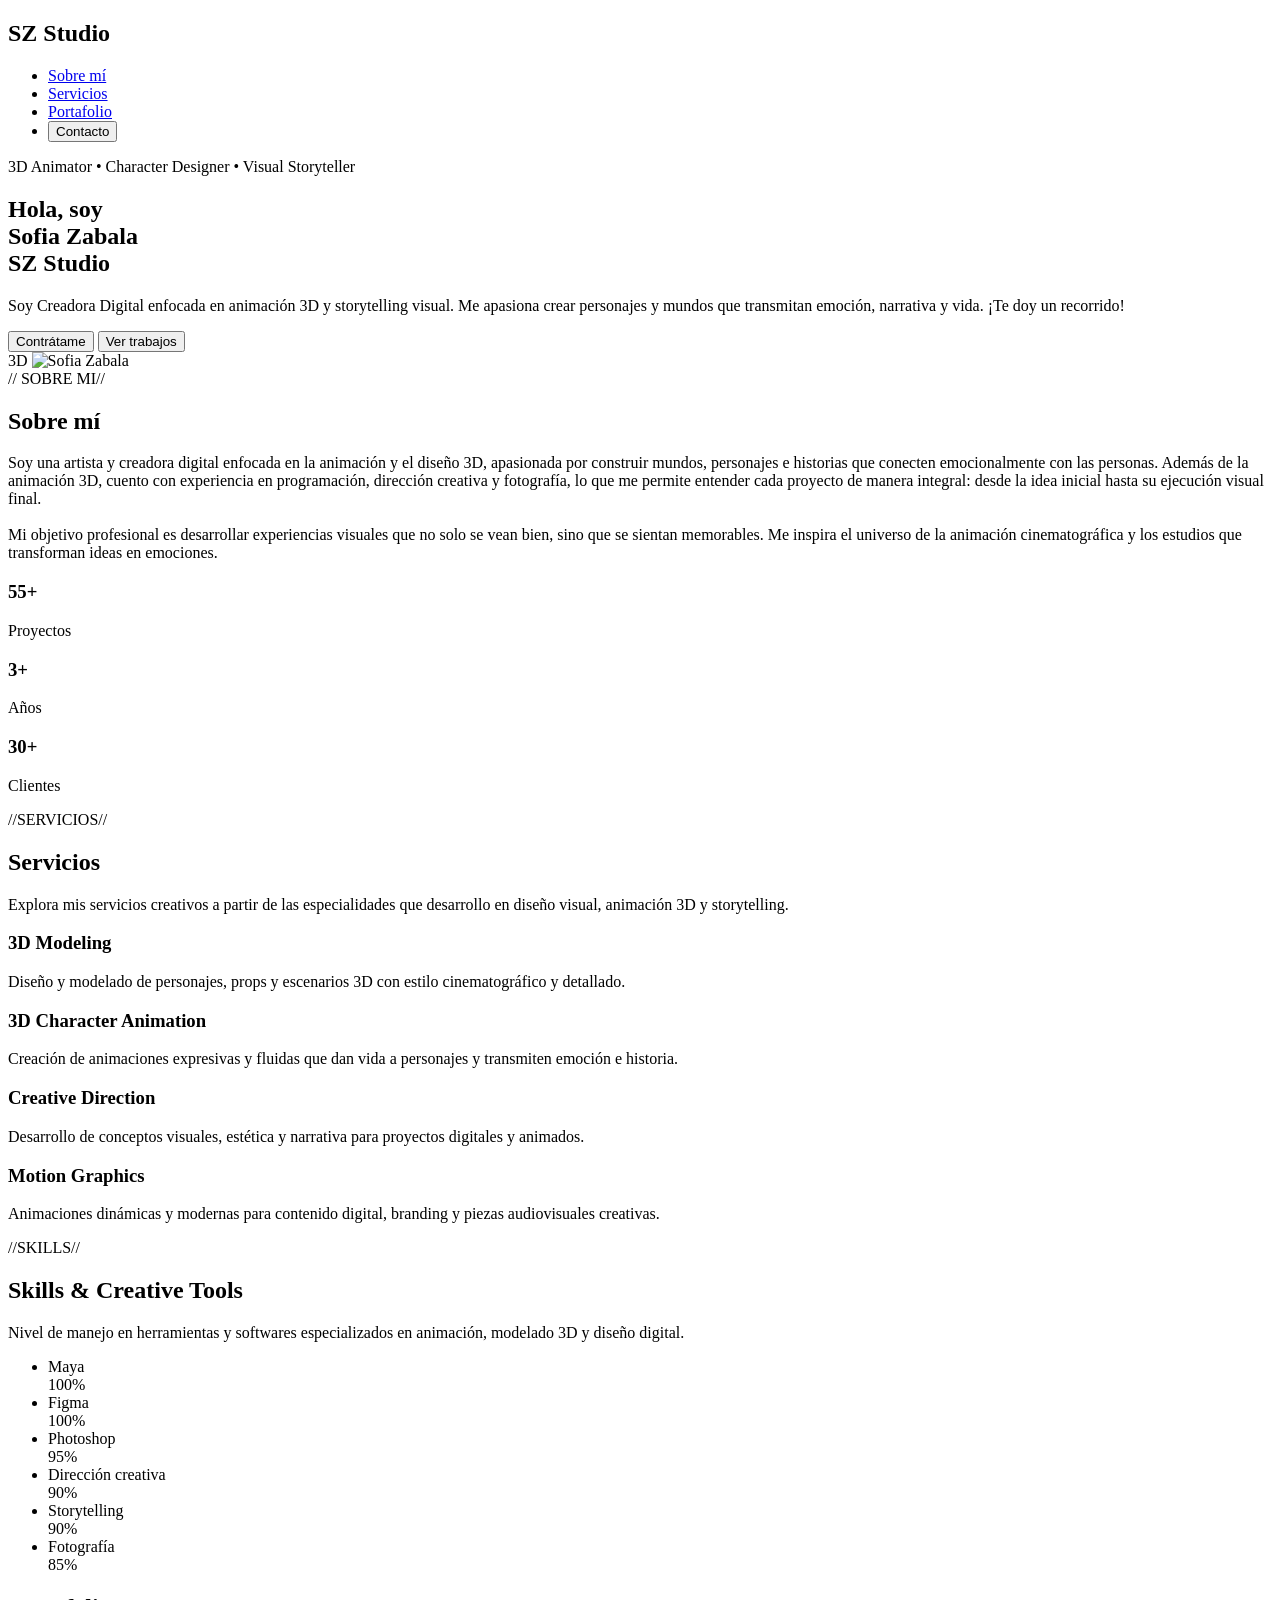
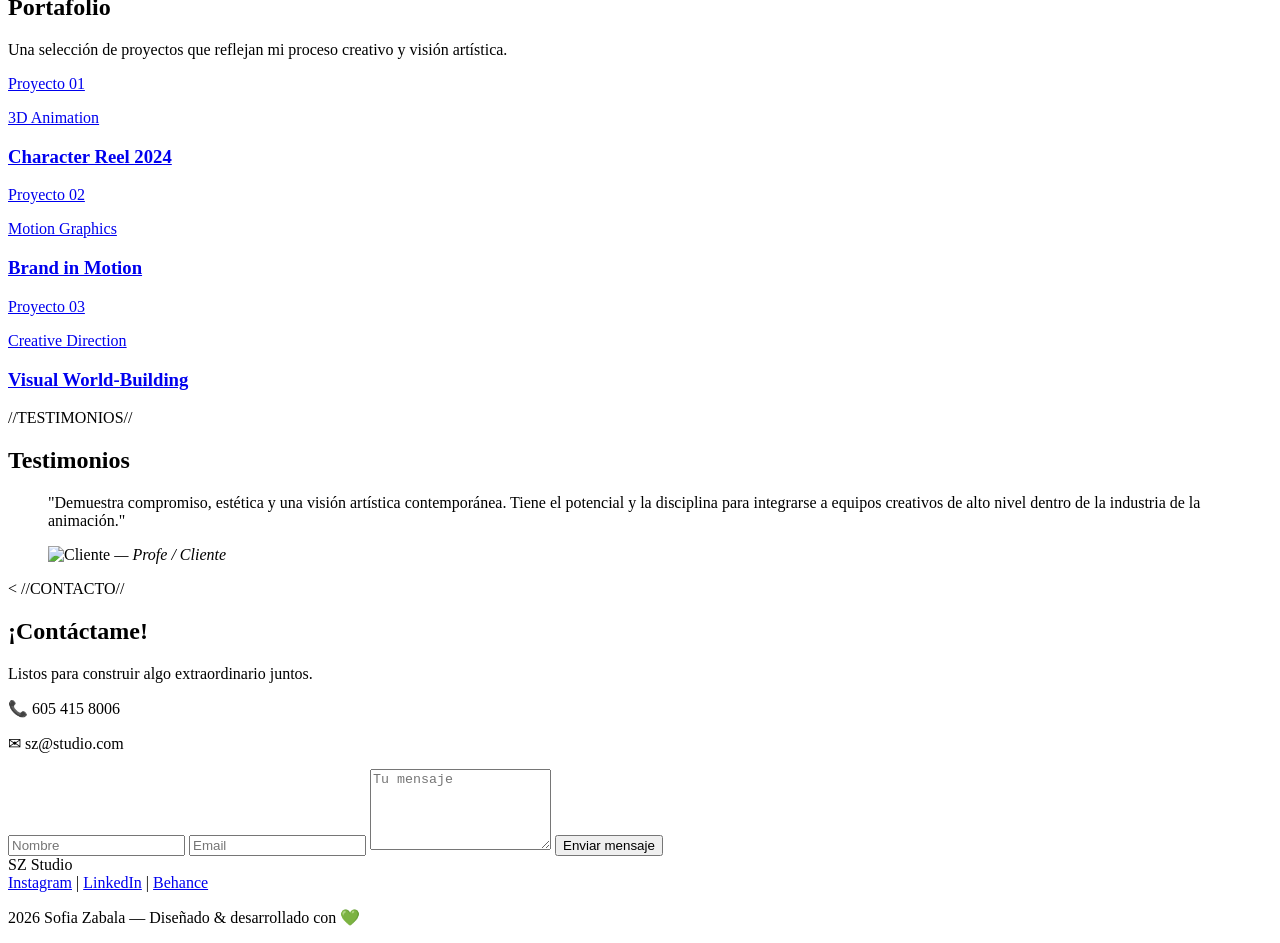
==== index.html @ bb38d5b7 "Fix stylesheet link in index.html" ====
<!DOCTYPE html>
<html lang="es">
<head>
  <meta charset="UTF-8" />
  <meta name="viewport" content="width=device-width, initial-scale=1.0"/>
  <title>SZ Studio - Sofia Zabala</title>
  <link href="https://fonts.googleapis.com/css2?family=Montserrat:wght@400;500;700;900&display=swap" rel="stylesheet"/>
  <link href="css/styles.css"/>
</head>
<body>

 
  <header>
    <h2>SZ Studio</h2>
    <nav>
      <ul>
        <li><a href="#about">Sobre mí</a></li>
        <li><a href="#services">Servicios</a></li>
        <li><a href="#portfolio">Portafolio</a></li>
        <li><button onclick="document.getElementById('contact').scrollIntoView({behavior:'smooth'})">Contacto</button></li>
      </ul>
    </nav>
  </header>

  <main>


    <section class="hero">
      <div class="hero-content">
        <p class="hero-tag">3D Animator • Character Designer • Visual Storyteller</p>
        <h1>Hola, soy<br>Sofia Zabala<br><span>SZ Studio</span></h1>
        <p class="hero-desc">
          Soy Creadora Digital enfocada en animación 3D y storytelling visual.
          Me apasiona crear personajes y mundos que transmitan emoción, narrativa
          y vida. ¡Te doy un recorrido!
        </p>
        <div class="hero-btns">
          <button class="btn-dark" onclick="document.getElementById('contact').scrollIntoView({behavior:'smooth'})">Contrátame</button>
          <button class="btn-outline" onclick="document.getElementById('portfolio').scrollIntoView({behavior:'smooth'})">Ver trabajos</button>
        </div>
      </div>

      <div class="hero-image">
        <span class="ux-bg">3D</span>
        <img src="https://ibb.co/0jMKv1FR" alt="Sofia Zabala" />
      </div>
    </section>

    // SOBRE MI//
    <section id="about">
      <h2>Sobre mí</h2>
      <p>
        Soy una artista y creadora digital enfocada en la animación y el diseño 3D,
        apasionada por construir mundos, personajes e historias que conecten
        emocionalmente con las personas. Además de la animación 3D, cuento con
        experiencia en programación, dirección creativa y fotografía, lo que me
        permite entender cada proyecto de manera integral: desde la idea inicial
        hasta su ejecución visual final.
        <br><br>
        Mi objetivo profesional es desarrollar experiencias visuales que no solo se
        vean bien, sino que se sientan memorables. Me inspira el universo de la
        animación cinematográfica y los estudios que transforman ideas en emociones.
      </p>
      <div>
        <div><h3>55+</h3><p>Proyectos</p></div>
        <div><h3>3+</h3><p>Años</p></div>
        <div><h3>30+</h3><p>Clientes</p></div>
      </div>
    </section>

    //SERVICIOS//
    <section id="services">
      <h2>Servicios</h2>
      <p>
        Explora mis servicios creativos a partir de las especialidades que desarrollo
        en diseño visual, animación 3D y storytelling.
      </p>
      <div>
        <div>
          <h3>3D Modeling</h3>
          <p>Diseño y modelado de personajes, props y escenarios 3D con estilo cinematográfico y detallado.</p>
        </div>
        <div>
          <h3>3D Character Animation</h3>
          <p>Creación de animaciones expresivas y fluidas que dan vida a personajes y transmiten emoción e historia.</p>
        </div>
        <div>
          <h3>Creative Direction</h3>
          <p>Desarrollo de conceptos visuales, estética y narrativa para proyectos digitales y animados.</p>
        </div>
        <div>
          <h3>Motion Graphics</h3>
          <p>Animaciones dinámicas y modernas para contenido digital, branding y piezas audiovisuales creativas.</p>
        </div>
      </div>
    </section>

    //SKILLS//
    <section id="skills">
      <h2>Skills &amp; Creative Tools</h2>
      <p>
        Nivel de manejo en herramientas y softwares especializados en animación,
        modelado 3D y diseño digital.
      </p>
      <ul>
        <li>
          <span>Maya</span>
          <div class="skill-bar"><div style="width:100%"></div></div>
          <span>100%</span>
        </li>
        <li>
          <span>Figma</span>
          <div class="skill-bar"><div style="width:100%"></div></div>
          <span>100%</span>
        </li>
        <li>
          <span>Photoshop</span>
          <div class="skill-bar"><div style="width:95%"></div></div>
          <span>95%</span>
        </li>
        <li>
          <span>Dirección creativa</span>
          <div class="skill-bar"><div style="width:90%"></div></div>
          <span>90%</span>
        </li>
        <li>
          <span>Storytelling</span>
          <div class="skill-bar"><div style="width:90%"></div></div>
          <span>90%</span>
        </li>
        <li>
          <span>Fotografía</span>
          <div class="skill-bar"><div style="width:85%"></div></div>
          <span>85%</span>
        </li>
      </ul>
    </section>

    
    <section id="portfolio">
      <h2>Portafolio</h2>
      <p>Una selección de proyectos que reflejan mi proceso creativo y visión artística.</p>
      <div class="portfolio-grid">
        <a href="portafolio.html" class="portfolio-card">
          <div class="card-thumb">
            <span>Proyecto 01</span>
          </div>
          <p class="card-cat">3D Animation</p>
          <h3>Character Reel 2024</h3>
        </a>
        <a href="portafolio.html" class="portfolio-card">
          <div class="card-thumb">
            <span>Proyecto 02</span>
          </div>
          <p class="card-cat">Motion Graphics</p>
          <h3>Brand in Motion</h3>
        </a>
        <a href="portafolio.html" class="portfolio-card">
          <div class="card-thumb">
            <span>Proyecto 03</span>
          </div>
          <p class="card-cat">Creative Direction</p>
          <h3>Visual World-Building</h3>
        </a>
      </div>
    </section>

    //TESTIMONIOS//
    <section id="testimonios">
      <h2>Testimonios</h2>
      <blockquote>
        <p>
          "Demuestra compromiso, estética y una visión artística contemporánea.
          Tiene el potencial y la disciplina para integrarse a equipos creativos
          de alto nivel dentro de la industria de la animación."
        </p>
        <footer>
          <img src="https://ibb.co/kgzy797n" alt="Cliente" />
          <cite>— Profe / Cliente</cite>
        </footer>
      </blockquote>
    </section>

    <
    //CONTACTO//
    <section id="contact" class="contact">
      <div class="contact-info">
        <h2>¡Contáctame!</h2>
        <p>Listos para construir algo extraordinario juntos.</p>
        <p>📞 605 415 8006</p>
        <p>✉ sz@studio.com</p>
      </div>
      <div class="contact-form">
        <input type="text" placeholder="Nombre" />
        <input type="email" placeholder="Email" />
        <textarea rows="5" placeholder="Tu mensaje"></textarea>
        <button type="button">Enviar mensaje</button>
      </div>
    </section>

  </main>


  <footer>
    <div class="footer-logo">SZ Studio</div>
    <div class="social-icons">
      <a href="https://www.instagram.com/shofis_z?igsh=ZnZqMTA4azc2aHVq">Instagram</a> | <a href="https://www.linkedin.com/in/sofia-zabala-digitalcreator/?isSelfProfile=true">LinkedIn</a> | <a href="https://www.behance.net/">Behance</a>
    </div>
    <p> 2026 Sofia Zabala — Diseñado &amp; desarrollado con 💚</p>
  </footer>

</body>
</html>
---- css/styles.css ----
*, *::before, *::after {
  margin: 0;
  padding: 0;
  box-sizing: border-box;
}

body {
  background: #F5F5DC;
  color: #115e58;
  line-height: 1.5;
  font-family: 'Montserrat', sans-serif;
}

header {
  display: flex;
  justify-content: space-between;
  align-items: center;
  padding: 20px 80px;
  background: #F5F5DC;
  position: sticky;
  top: 0;
  z-index: 100;
  border-bottom: 1px solid rgba(17, 94, 88, 0.1);
}

header h2 {
  font-weight: 900;
  color: #115e58;
  font-size: 24px;
}

nav ul {
  display: flex;
  gap: 40px;
  list-style: none;
  align-items: center;
}

nav a {
  text-decoration: none;
  color: #333;
  font-size: 15px;
  font-weight: 500;
  transition: color 0.3s;
}

nav a:hover { color: #115e58; }

nav button {
  background: #111;
  color: #fff;
  border: none;
  padding: 10px 25px;
  font-weight: 700;
  font-family: 'Montserrat', sans-serif;
  cursor: pointer;
  border-radius: 4px;
  transition: transform 0.2s, background 0.2s;
}

nav button:hover {
  transform: scale(1.05);
  background: #115e58;
}

/* BOTONES REUTILIZABLES */
.btn-dark, .btn-outline {
  padding: 13px 28px;
  font-weight: 700;
  font-family: 'Montserrat', sans-serif;
  font-size: 14px;
  cursor: pointer;
  border-radius: 4px;
  text-decoration: none;
  display: inline-block;
}

.btn-dark {
  background: #111;
  color: #fff;
  border: none;
  transition: transform 0.2s, background 0.2s;
}

.btn-dark:hover {
  transform: scale(1.05);
  background: #115e58;
}

.btn-outline {
  background: #fff;
  color: #111;
  border: 2px solid #111;
  transition: background 0.2s, color 0.2s;
}

.btn-outline:hover {
  background: #111;
  color: #fff;
}

/* HERO */
.hero {
  display: flex;
  align-items: center;
  padding: 80px 80px 80px 60px;
  background: #d7fcf0;
  gap: 40px;
  overflow: hidden;
  min-height: 85vh;
}

.hero-content {
  flex: 1;
  z-index: 2;
  max-width: 520px;
}

.hero-tag {
  font-size: 13px;
  font-weight: 600;
  color: #115e58;
  opacity: 0.75;
  margin-bottom: 14px;
}

.hero h1 {
  font-size: 3.5rem;
  font-weight: 900;
  line-height: 1.1;
  color: #111;
  margin: 10px 0 20px;
}

.hero h1 span { color: #1582e8; }

.hero-desc {
  font-size: 15px;
  color: #444;
  max-width: 440px;
  margin-bottom: 30px;
  line-height: 1.7;
}

.hero-btns {
  display: flex;
  gap: 14px;
  flex-wrap: wrap;
}

.hero-image {
  flex: 1;
  position: relative;
  display: flex;
  justify-content: flex-end;
  align-items: center;
}

.hero-image img {
  width: 350px;
  height: 460px;
  object-fit: cover;
  object-position: top center;
  border-radius: 20px;
  z-index: 2;
  box-shadow: 0 20px 60px rgba(17, 94, 88, 0.2);
}

.ux-bg {
  position: absolute;
  font-size: 220px;
  font-weight: 900;
  color: rgba(17, 94, 88, 0.08);
  top: 50%;
  right: -20px;
  transform: translateY(-50%);
  z-index: 1;
  pointer-events: none;
  user-select: none;
}

/* ABOUT */
#about {
  background: #1d1d1d;
  color: #fff;
  text-align: center;
  padding: 80px 40px;
}

#about h2 {
  font-size: 2rem;
  font-weight: 900;
  margin-bottom: 20px;
}

#about > p {
  max-width: 720px;
  margin: 0 auto 50px;
  color: #ccc;
  font-size: 15px;
  line-height: 1.8;
}

#about > div {
  display: flex;
  justify-content: center;
  gap: 80px;
  flex-wrap: wrap;
}

#about h3 {
  font-size: 3rem;
  font-weight: 900;
  color: #1582e8;
  line-height: 1;
  margin-bottom: 6px;
}

#about > div > div > p {
  color: #aaa;
  font-size: 14px;
  font-weight: 600;
  text-transform: uppercase;
  letter-spacing: 1px;
}

/* SERVICES */
#services {
  background: #fff;
  text-align: center;
  padding: 80px 40px;
}

#services h2 {
  font-size: 2rem;
  font-weight: 900;
  color: #115e58;
  margin-bottom: 14px;
}

#services > p {
  max-width: 600px;
  margin: 0 auto 50px;
  color: #555;
}

#services > div {
  display: flex;
  justify-content: center;
  gap: 30px;
  flex-wrap: wrap;
}

#services > div > div {
  max-width: 220px;
  background: #F5F5DC;
  padding: 28px 22px;
  border-radius: 12px;
  text-align: left;
  transition: transform 0.3s, box-shadow 0.3s;
}

#services > div > div:hover {
  transform: translateY(-6px);
  box-shadow: 0 12px 30px rgba(17, 94, 88, 0.15);
}

#services h3 {
  font-size: 15px;
  font-weight: 700;
  color: #115e58;
  margin-bottom: 10px;
}

#services p { font-size: 13px; color: #555; line-height: 1.6; }

/* SKILLS */
#skills {
  background: #F5F5DC;
  padding: 80px;
  text-align: center;
}

#skills h2 {
  font-size: 2rem;
  font-weight: 900;
  color: #115e58;
  margin-bottom: 14px;
}

#skills > p { max-width: 600px; margin: 0 auto 50px; color: #555; }

#skills ul {
  max-width: 700px;
  margin: 0 auto;
  list-style: none;
  display: flex;
  flex-direction: column;
  gap: 20px;
}

#skills li { display: flex; align-items: center; gap: 16px; }

#skills li > span:first-child {
  width: 180px;
  text-align: right;
  font-size: 14px;
  font-weight: 600;
  color: #115e58;
  flex-shrink: 0;
}

#skills li > span:last-child {
  width: 40px;
  font-size: 13px;
  font-weight: 700;
  color: #1582e8;
  flex-shrink: 0;
}

.skill-bar {
  flex: 1;
  height: 6px;
  background: rgba(17, 94, 88, 0.15);
  border-radius: 4px;
  overflow: hidden;
}

.skill-bar div {
  height: 100%;
  background: #115e58;
  border-radius: 4px;
  width: 0;
  transition: width 1.4s cubic-bezier(.4, 0, .2, 1);
}

.skill-bar.visible div { width: var(--w); }

/* PORTFOLIO */
#portfolio {
  background: #fff;
  padding: 80px;
  text-align: center;
}

#portfolio h2 {
  font-size: 2rem;
  font-weight: 900;
  color: #115e58;
  margin-bottom: 14px;
}

#portfolio > p { max-width: 500px; margin: 0 auto 50px; color: #555; }

.portfolio-grid {
  display: grid;
  grid-template-columns: repeat(3, 1fr);
  gap: 24px;
  max-width: 1000px;
  margin: 0 auto;
}

.portfolio-card {
  text-decoration: none;
  color: inherit;
  text-align: left;
  display: block;
  transition: transform 0.3s;
}

.portfolio-card:hover { transform: translateY(-6px); }

.card-thumb {
  width: 100%;
  height: 220px;
  background: #d7fcf0;
  border-radius: 12px;
  display: flex;
  align-items: center;
  justify-content: center;
  margin-bottom: 14px;
  font-size: 13px;
  font-weight: 600;
  color: #115e58;
  opacity: 0.7;
  overflow: hidden;
  transition: opacity 0.3s;
}

.portfolio-card:hover .card-thumb { opacity: 1; }

.card-thumb img { width: 100%; height: 100%; object-fit: cover; border-radius: 12px; }

.card-cat {
  font-size: 11px;
  font-weight: 700;
  letter-spacing: 1.5px;
  text-transform: uppercase;
  color: #1582e8;
  margin-bottom: 6px;
}

.portfolio-card h3 { font-size: 16px; font-weight: 700; color: #111; }

/* TESTIMONIOS */
#testimonios {
  background: #d7fcf0;
  text-align: center;
  padding: 100px 40px;
}

#testimonios h2 {
  font-size: 2rem;
  font-weight: 900;
  color: #115e58;
  margin-bottom: 40px;
}

blockquote { max-width: 680px; margin: 0 auto; }

blockquote p {
  font-size: 17px;
  color: #333;
  font-style: italic;
  line-height: 1.8;
  margin-bottom: 24px;
}

blockquote footer {
  display: flex;
  align-items: center;
  justify-content: center;
  gap: 14px;
}

blockquote img {
  width: 50px;
  height: 50px;
  border-radius: 50%;
  object-fit: cover;
  object-position: top center;
}

cite { font-style: normal; font-weight: 700; color: #115e58; }

/* CONTACT */
.contact {
  background: #1d1d1d;
  color: #fff;
  display: flex;
  gap: 60px;
  padding: 80px;
  align-items: flex-start;
}

.contact-info { flex: 1; }

.contact-info h2 { font-size: 2rem; font-weight: 900; margin-bottom: 16px; }

.contact-info p { color: #aaa; font-size: 15px; margin-bottom: 10px; line-height: 1.6; }

.contact-form {
  flex: 1;
  display: flex;
  flex-direction: column;
  gap: 14px;
}

.contact-form input,
.contact-form textarea {
  padding: 14px 16px;
  border: 1px solid #444;
  border-radius: 6px;
  background: #2a2a2a;
  color: #fff;
  font-family: 'Montserrat', sans-serif;
  font-size: 14px;
  transition: border-color 0.3s;
}

.contact-form input::placeholder,
.contact-form textarea::placeholder { color: #777; }

.contact-form input:focus,
.contact-form textarea:focus { outline: none; border-color: #115e58; }

.contact-form textarea { resize: vertical; min-height: 120px; }

.contact-form button {
  background: #115e58;
  color: #fff;
  border: none;
  padding: 14px;
  font-weight: 700;
  font-family: 'Montserrat', sans-serif;
  font-size: 14px;
  border-radius: 6px;
  cursor: pointer;
  transition: background 0.2s, transform 0.2s;
}

.contact-form button:hover { background: #0d4a45; transform: scale(1.02); }

/* FOOTER */
footer {
  padding: 40px 80px;
  border-top: 1px solid #333;
  text-align: center;
  background: #F5F5DC;
}

.footer-logo { font-size: 22px; font-weight: 900; color: #115e58; margin-bottom: 12px; }

.footer-nav { margin: 12px 0; }

.footer-nav a, .social-icons a {
  text-decoration: none;
  color: #115e58;
  font-size: 14px;
  font-weight: 600;
  margin: 0 12px;
  transition: color 0.3s;
}

.footer-nav a:hover, .social-icons a:hover { color: #1582e8; }

.social-icons { margin-bottom: 12px; color: #555; }

footer > p { font-size: 13px; color: #888; }


@media (max-width: 900px) {
  header { padding: 20px 30px; flex-direction: column; gap: 16px; }

  nav ul { gap: 20px; flex-wrap: wrap; justify-content: center; }

  .hero {
    flex-direction: column;
    padding: 60px 30px;
    text-align: center;
    min-height: auto;
  }

  .hero-content { max-width: 100%; display: flex; flex-direction: column; align-items: center; }
  .hero h1 { font-size: 2.4rem; }

  .hero-image { justify-content: center; }
  .hero-image img { width: 260px; height: 340px; }

  .ux-bg { font-size: 140px; right: -10px; }

  #about > div { gap: 40px; }
  #skills, #portfolio, footer { padding: 60px 30px; }
  .portfolio-grid { grid-template-columns: 1fr; max-width: 400px; }
  .contact { flex-direction: column; padding: 60px 30px; }
  #skills ul { max-width: 100%; }
  #skills li > span:first-child { width: 130px; }
}
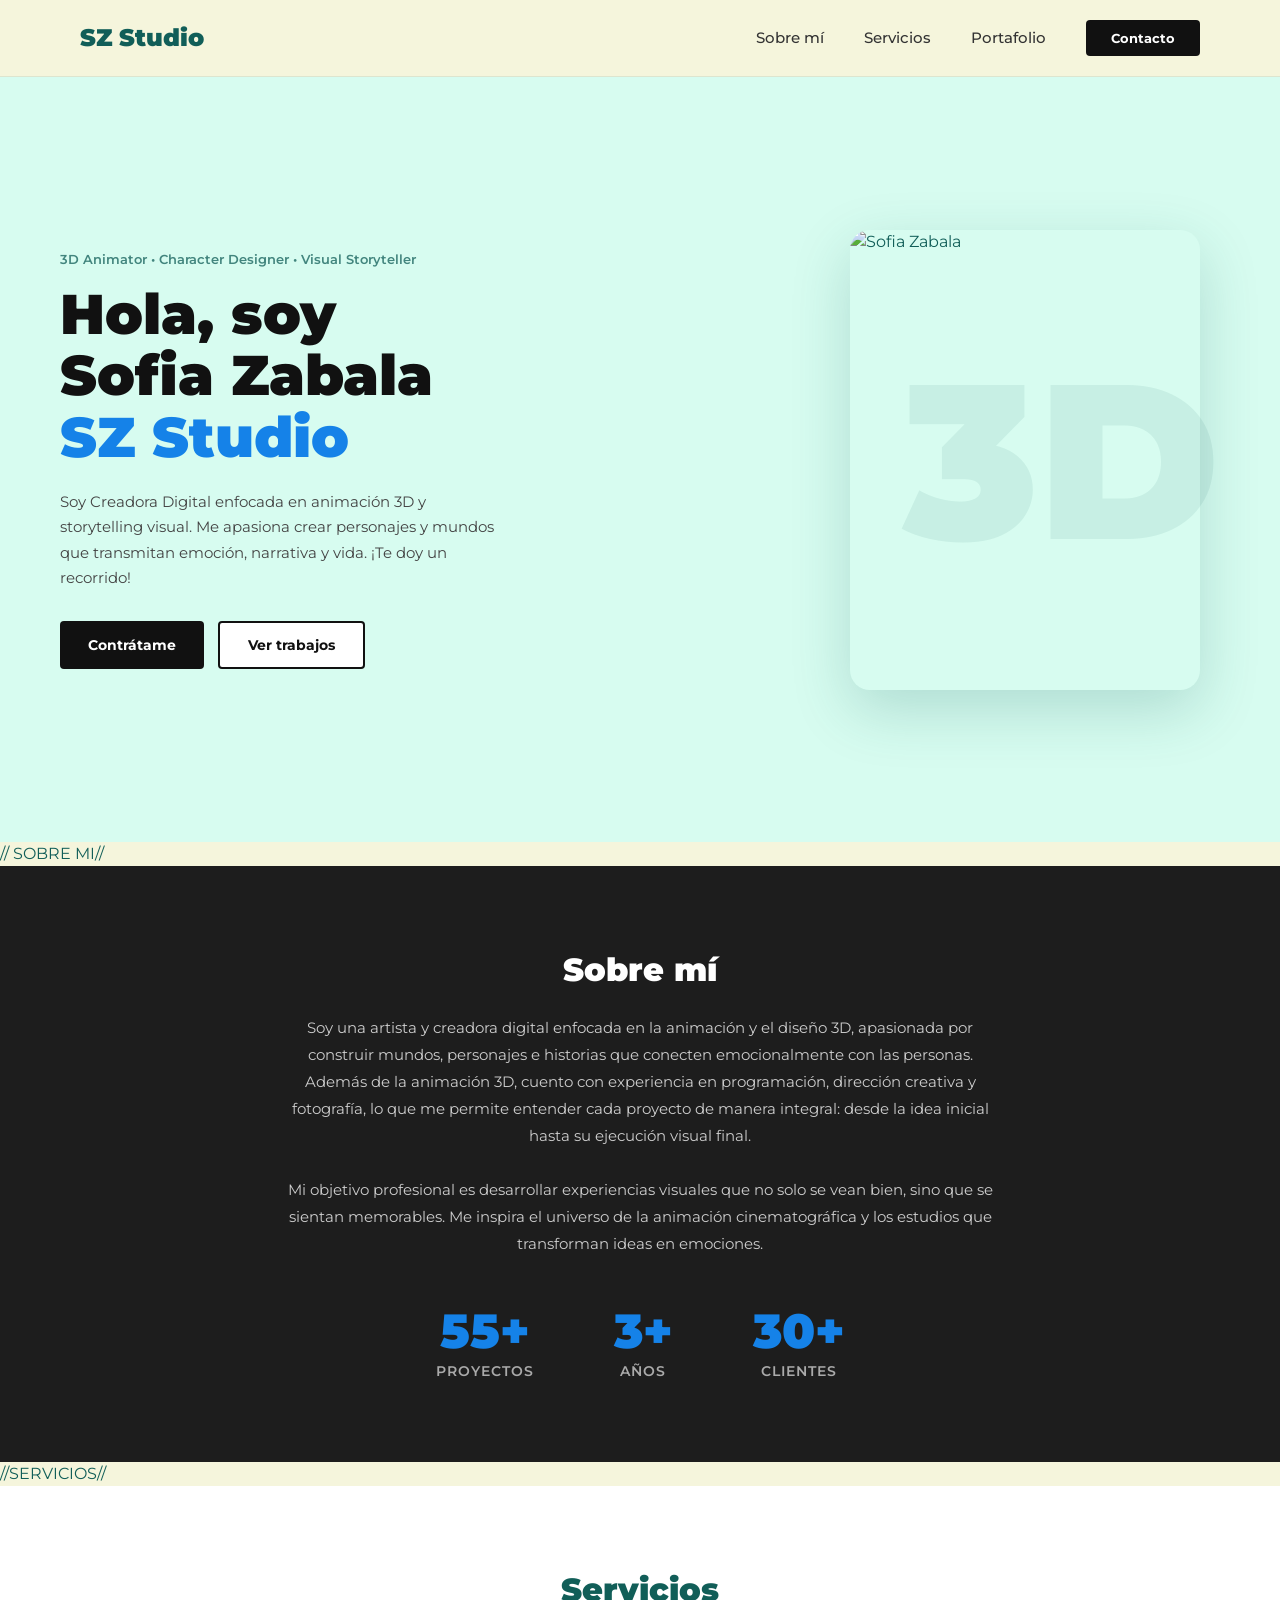
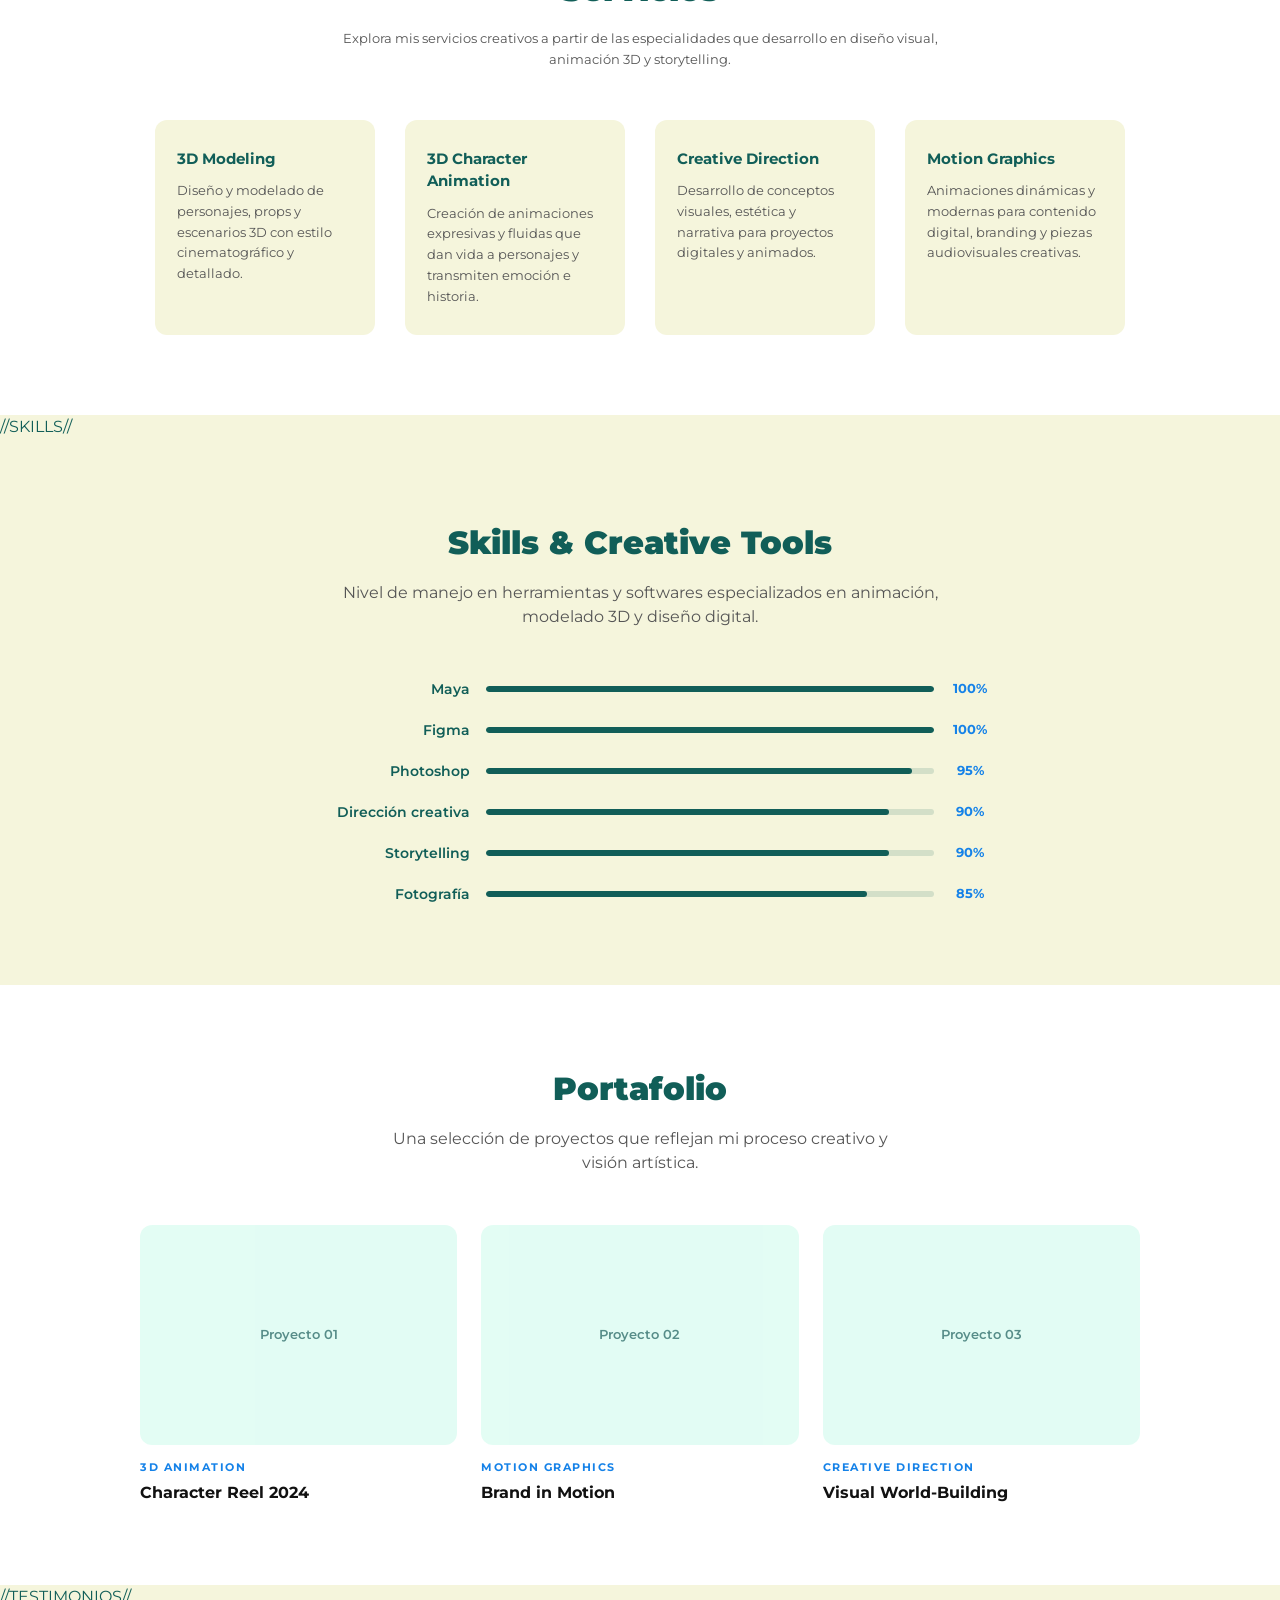
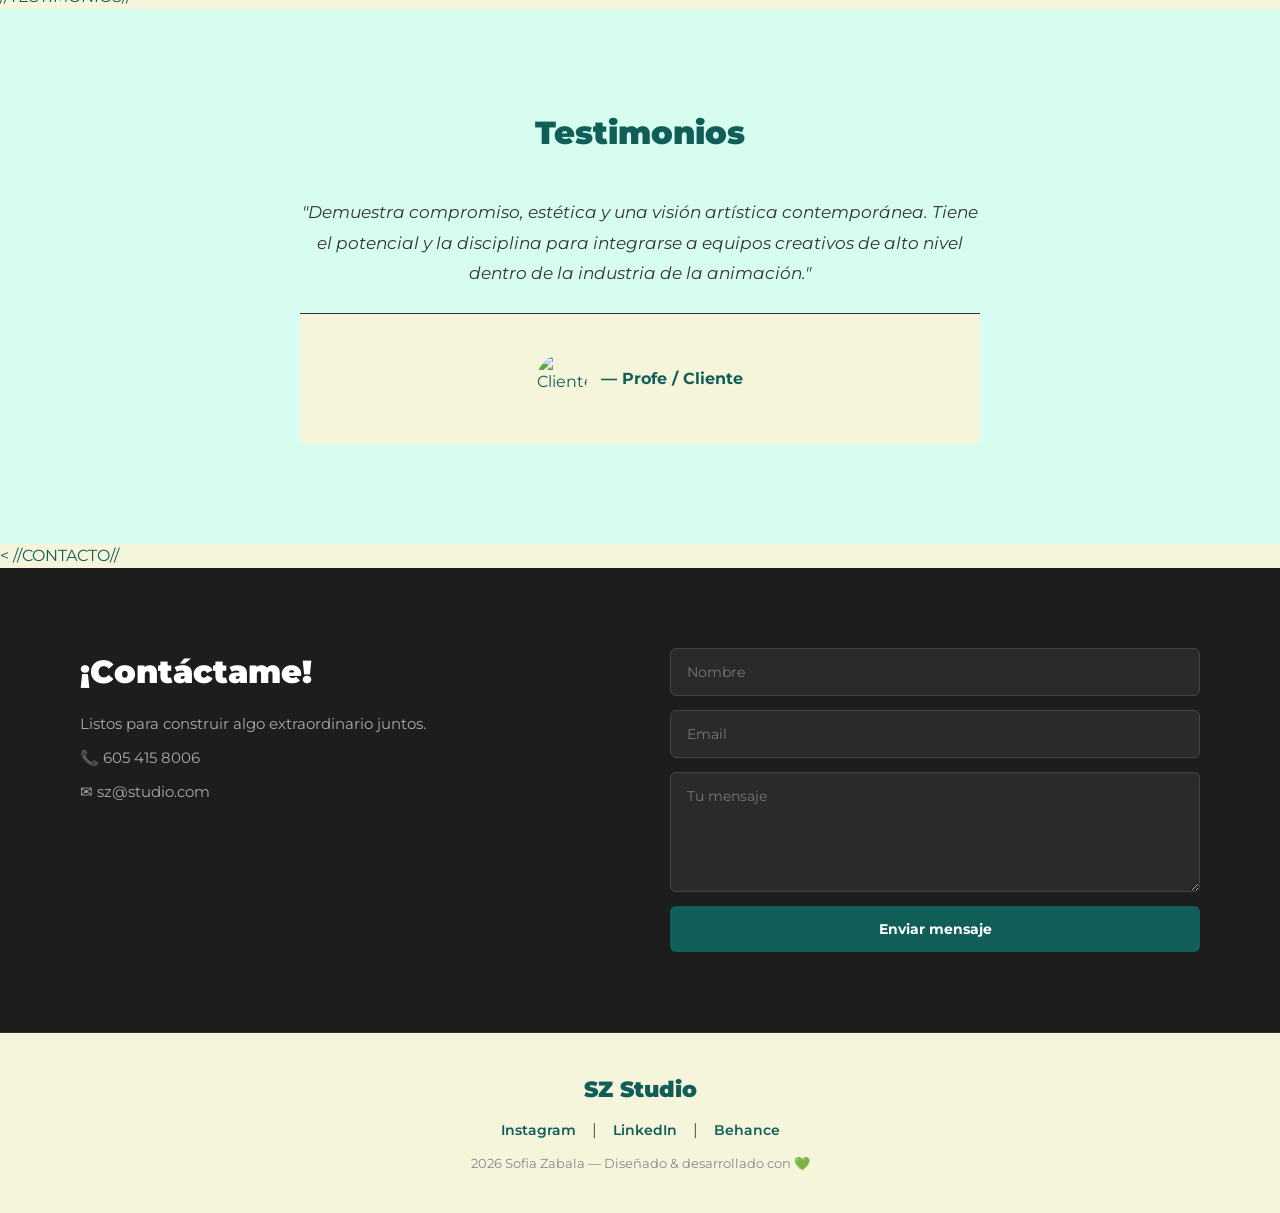
==== commit 0b64a074: "Cambios verificar css" ====
--- a/index.html
+++ b/index.html
@@ -5,7 +5,7 @@
   <meta name="viewport" content="width=device-width, initial-scale=1.0"/>
   <title>SZ Studio - Sofia Zabala</title>
   <link href="https://fonts.googleapis.com/css2?family=Montserrat:wght@400;500;700;900&display=swap" rel="stylesheet"/>
-  <link href="css/styles.css"/>
+  <link rel="stylesheet" href="css/styles.css"/>
 </head>
 <body>
 
@@ -14,9 +14,9 @@
     <h2>SZ Studio</h2>
     <nav>
       <ul>
-        <li><a href="#about">Sobre mí</a></li>
-        <li><a href="#services">Servicios</a></li>
-        <li><a href="#portfolio">Portafolio</a></li>
+        <li><a href="about.html">Sobre mí</a></li>
+        <li><a href="index.html">Servicios</a></li>
+        <li><a href="portafolio.html">Portafolio</a></li>
         <li><button onclick="document.getElementById('contact').scrollIntoView({behavior:'smooth'})">Contacto</button></li>
       </ul>
     </nav>
@@ -210,4 +210,4 @@
   </footer>
 
 </body>
-</html>
+</html>
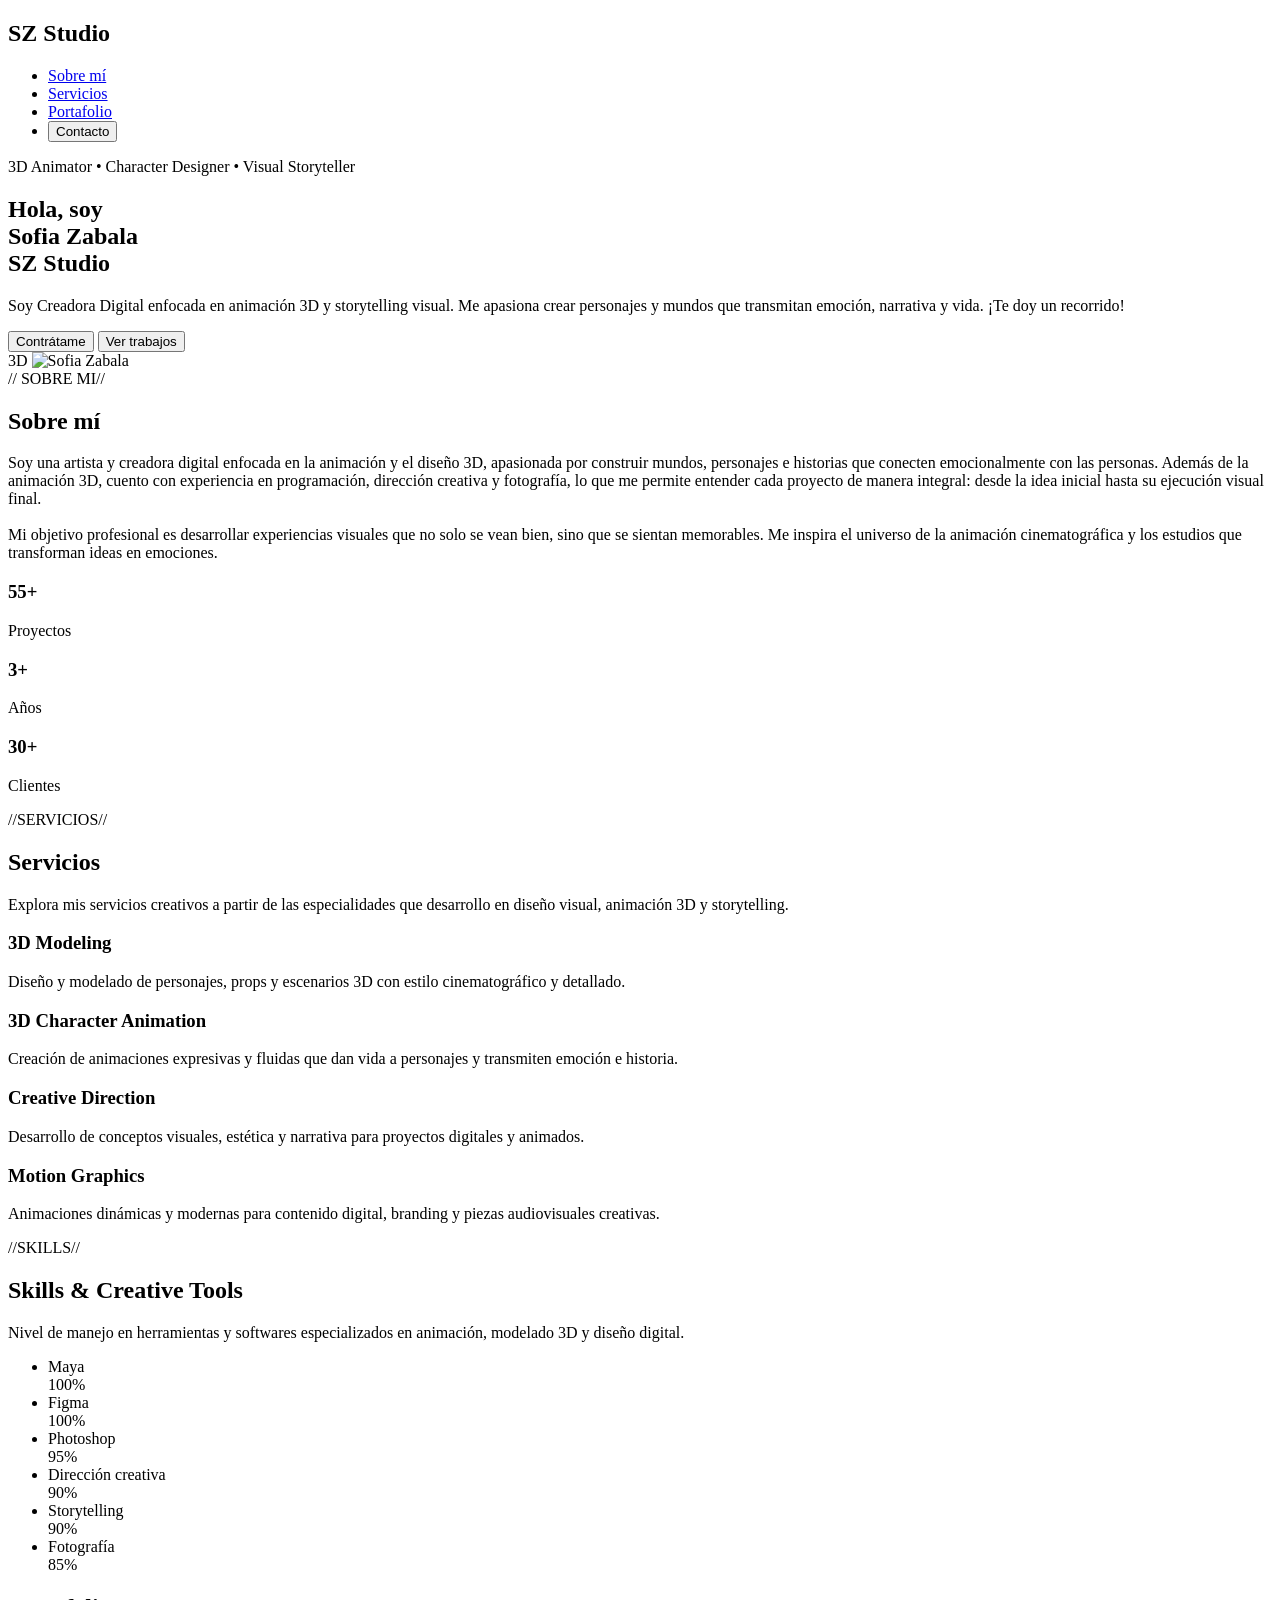
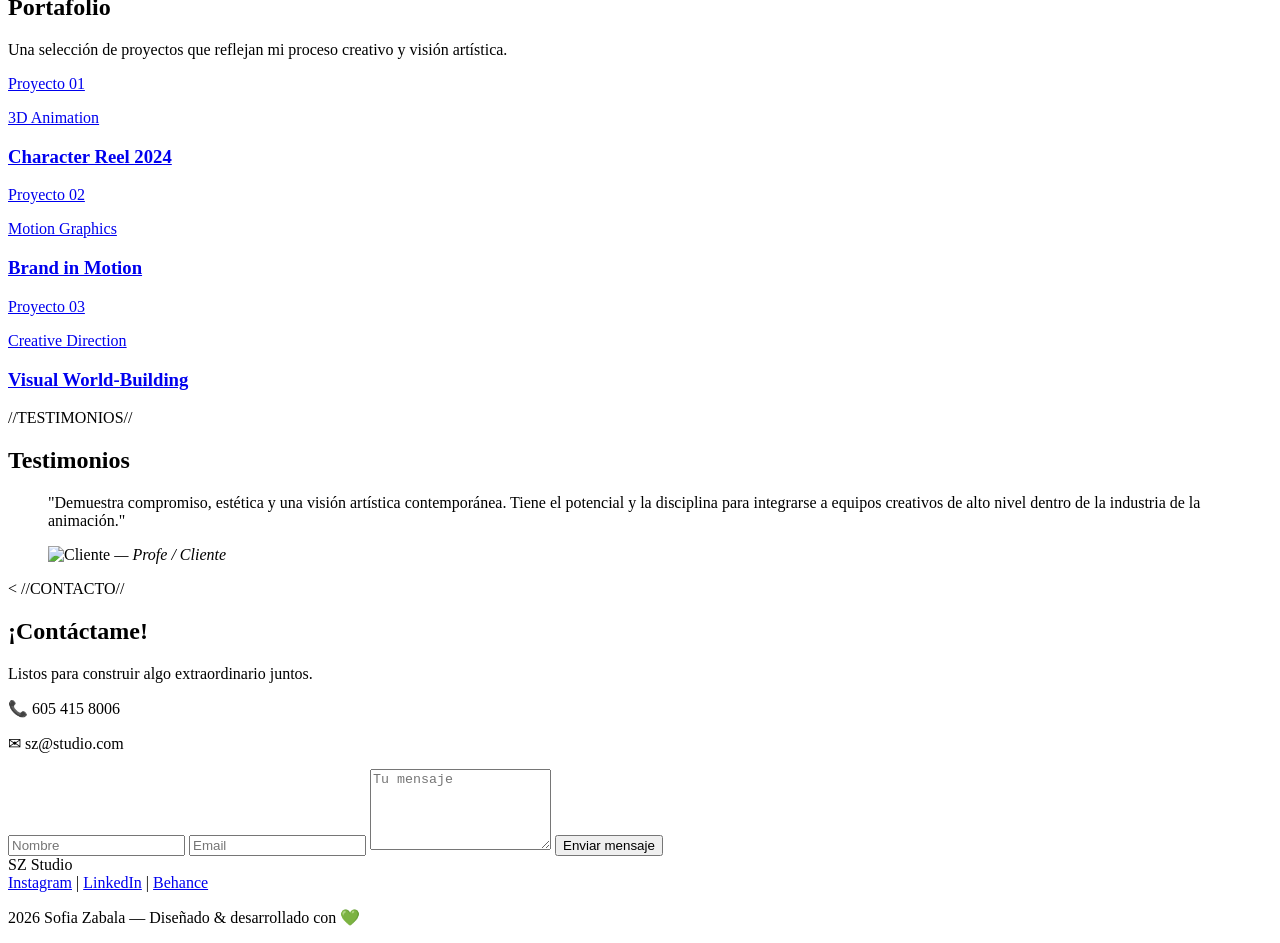
==== commit cbe03833: "Merge remote-tracking branch 'refs/remotes/origin/main'" ====
--- a/index.html
+++ b/index.html
@@ -5,7 +5,7 @@
   <meta name="viewport" content="width=device-width, initial-scale=1.0"/>
   <title>SZ Studio - Sofia Zabala</title>
   <link href="https://fonts.googleapis.com/css2?family=Montserrat:wght@400;500;700;900&display=swap" rel="stylesheet"/>
-  <link rel="stylesheet" href="css/styles.css"/>
+  <link href="css/styles.css"/>
 </head>
 <body>
 
@@ -210,4 +210,4 @@
   </footer>
 
 </body>
-</html>+</html>
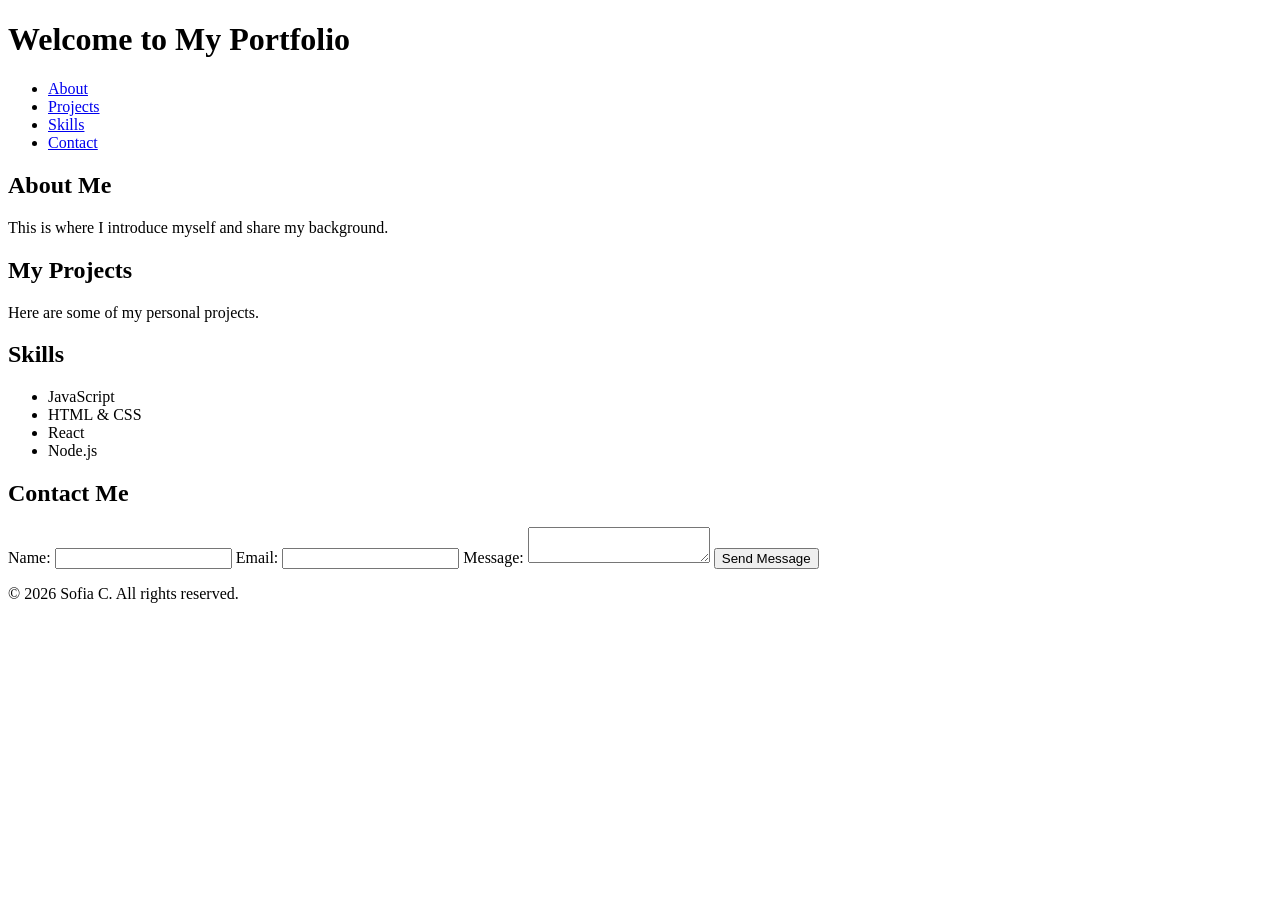
==== commit 9dd05a1a: "Updated index.html to fix HTML issues and improve accessibility." ====
--- a/index.html
+++ b/index.html
@@ -1,213 +1,58 @@
 <!DOCTYPE html>
-<html lang="es">
+<html lang="en">
 <head>
-  <meta charset="UTF-8" />
-  <meta name="viewport" content="width=device-width, initial-scale=1.0"/>
-  <title>SZ Studio - Sofia Zabala</title>
-  <link href="https://fonts.googleapis.com/css2?family=Montserrat:wght@400;500;700;900&display=swap" rel="stylesheet"/>
-  <link href="css/styles.css"/>
+    <meta charset="UTF-8">
+    <meta name="viewport" content="width=device-width, initial-scale=1.0">
+    <meta name="description" content="A personal portfolio showcasing my skills and projects.">
+    <title>Portafolio Sofia C</title>
+    <link rel="stylesheet" href="styles.css">
 </head>
 <body>
-
- 
-  <header>
-    <h2>SZ Studio</h2>
-    <nav>
-      <ul>
-        <li><a href="about.html">Sobre mí</a></li>
-        <li><a href="index.html">Servicios</a></li>
-        <li><a href="portafolio.html">Portafolio</a></li>
-        <li><button onclick="document.getElementById('contact').scrollIntoView({behavior:'smooth'})">Contacto</button></li>
-      </ul>
-    </nav>
-  </header>
-
-  <main>
-
-
-    <section class="hero">
-      <div class="hero-content">
-        <p class="hero-tag">3D Animator • Character Designer • Visual Storyteller</p>
-        <h1>Hola, soy<br>Sofia Zabala<br><span>SZ Studio</span></h1>
-        <p class="hero-desc">
-          Soy Creadora Digital enfocada en animación 3D y storytelling visual.
-          Me apasiona crear personajes y mundos que transmitan emoción, narrativa
-          y vida. ¡Te doy un recorrido!
-        </p>
-        <div class="hero-btns">
-          <button class="btn-dark" onclick="document.getElementById('contact').scrollIntoView({behavior:'smooth'})">Contrátame</button>
-          <button class="btn-outline" onclick="document.getElementById('portfolio').scrollIntoView({behavior:'smooth'})">Ver trabajos</button>
-        </div>
-      </div>
-
-      <div class="hero-image">
-        <span class="ux-bg">3D</span>
-        <img src="https://ibb.co/0jMKv1FR" alt="Sofia Zabala" />
-      </div>
-    </section>
-
-    // SOBRE MI//
-    <section id="about">
-      <h2>Sobre mí</h2>
-      <p>
-        Soy una artista y creadora digital enfocada en la animación y el diseño 3D,
-        apasionada por construir mundos, personajes e historias que conecten
-        emocionalmente con las personas. Además de la animación 3D, cuento con
-        experiencia en programación, dirección creativa y fotografía, lo que me
-        permite entender cada proyecto de manera integral: desde la idea inicial
-        hasta su ejecución visual final.
-        <br><br>
-        Mi objetivo profesional es desarrollar experiencias visuales que no solo se
-        vean bien, sino que se sientan memorables. Me inspira el universo de la
-        animación cinematográfica y los estudios que transforman ideas en emociones.
-      </p>
-      <div>
-        <div><h3>55+</h3><p>Proyectos</p></div>
-        <div><h3>3+</h3><p>Años</p></div>
-        <div><h3>30+</h3><p>Clientes</p></div>
-      </div>
-    </section>
-
-    //SERVICIOS//
-    <section id="services">
-      <h2>Servicios</h2>
-      <p>
-        Explora mis servicios creativos a partir de las especialidades que desarrollo
-        en diseño visual, animación 3D y storytelling.
-      </p>
-      <div>
-        <div>
-          <h3>3D Modeling</h3>
-          <p>Diseño y modelado de personajes, props y escenarios 3D con estilo cinematográfico y detallado.</p>
-        </div>
-        <div>
-          <h3>3D Character Animation</h3>
-          <p>Creación de animaciones expresivas y fluidas que dan vida a personajes y transmiten emoción e historia.</p>
-        </div>
-        <div>
-          <h3>Creative Direction</h3>
-          <p>Desarrollo de conceptos visuales, estética y narrativa para proyectos digitales y animados.</p>
-        </div>
-        <div>
-          <h3>Motion Graphics</h3>
-          <p>Animaciones dinámicas y modernas para contenido digital, branding y piezas audiovisuales creativas.</p>
-        </div>
-      </div>
-    </section>
-
-    //SKILLS//
-    <section id="skills">
-      <h2>Skills &amp; Creative Tools</h2>
-      <p>
-        Nivel de manejo en herramientas y softwares especializados en animación,
-        modelado 3D y diseño digital.
-      </p>
-      <ul>
-        <li>
-          <span>Maya</span>
-          <div class="skill-bar"><div style="width:100%"></div></div>
-          <span>100%</span>
-        </li>
-        <li>
-          <span>Figma</span>
-          <div class="skill-bar"><div style="width:100%"></div></div>
-          <span>100%</span>
-        </li>
-        <li>
-          <span>Photoshop</span>
-          <div class="skill-bar"><div style="width:95%"></div></div>
-          <span>95%</span>
-        </li>
-        <li>
-          <span>Dirección creativa</span>
-          <div class="skill-bar"><div style="width:90%"></div></div>
-          <span>90%</span>
-        </li>
-        <li>
-          <span>Storytelling</span>
-          <div class="skill-bar"><div style="width:90%"></div></div>
-          <span>90%</span>
-        </li>
-        <li>
-          <span>Fotografía</span>
-          <div class="skill-bar"><div style="width:85%"></div></div>
-          <span>85%</span>
-        </li>
-      </ul>
-    </section>
-
-    
-    <section id="portfolio">
-      <h2>Portafolio</h2>
-      <p>Una selección de proyectos que reflejan mi proceso creativo y visión artística.</p>
-      <div class="portfolio-grid">
-        <a href="portafolio.html" class="portfolio-card">
-          <div class="card-thumb">
-            <span>Proyecto 01</span>
-          </div>
-          <p class="card-cat">3D Animation</p>
-          <h3>Character Reel 2024</h3>
-        </a>
-        <a href="portafolio.html" class="portfolio-card">
-          <div class="card-thumb">
-            <span>Proyecto 02</span>
-          </div>
-          <p class="card-cat">Motion Graphics</p>
-          <h3>Brand in Motion</h3>
-        </a>
-        <a href="portafolio.html" class="portfolio-card">
-          <div class="card-thumb">
-            <span>Proyecto 03</span>
-          </div>
-          <p class="card-cat">Creative Direction</p>
-          <h3>Visual World-Building</h3>
-        </a>
-      </div>
-    </section>
-
-    //TESTIMONIOS//
-    <section id="testimonios">
-      <h2>Testimonios</h2>
-      <blockquote>
-        <p>
-          "Demuestra compromiso, estética y una visión artística contemporánea.
-          Tiene el potencial y la disciplina para integrarse a equipos creativos
-          de alto nivel dentro de la industria de la animación."
-        </p>
-        <footer>
-          <img src="https://ibb.co/kgzy797n" alt="Cliente" />
-          <cite>— Profe / Cliente</cite>
-        </footer>
-      </blockquote>
-    </section>
-
-    <
-    //CONTACTO//
-    <section id="contact" class="contact">
-      <div class="contact-info">
-        <h2>¡Contáctame!</h2>
-        <p>Listos para construir algo extraordinario juntos.</p>
-        <p>📞 605 415 8006</p>
-        <p>✉ sz@studio.com</p>
-      </div>
-      <div class="contact-form">
-        <input type="text" placeholder="Nombre" />
-        <input type="email" placeholder="Email" />
-        <textarea rows="5" placeholder="Tu mensaje"></textarea>
-        <button type="button">Enviar mensaje</button>
-      </div>
-    </section>
-
-  </main>
-
-
-  <footer>
-    <div class="footer-logo">SZ Studio</div>
-    <div class="social-icons">
-      <a href="https://www.instagram.com/shofis_z?igsh=ZnZqMTA4azc2aHVq">Instagram</a> | <a href="https://www.linkedin.com/in/sofia-zabala-digitalcreator/?isSelfProfile=true">LinkedIn</a> | <a href="https://www.behance.net/">Behance</a>
-    </div>
-    <p> 2026 Sofia Zabala — Diseñado &amp; desarrollado con 💚</p>
-  </footer>
-
+    <header>
+        <h1>Welcome to My Portfolio</h1>
+        <nav>
+            <ul>
+                <li><a href="#about">About</a></li>
+                <li><a href="#projects">Projects</a></li>
+                <li><a href="#skills">Skills</a></li>
+                <li><a href="#contact">Contact</a></li>
+            </ul>
+        </nav>
+    </header>
+    <main>
+        <section id="about">
+            <h2>About Me</h2>
+            <p>This is where I introduce myself and share my background.</p>
+        </section>
+        <section id="projects">
+            <h2>My Projects</h2>
+            <p>Here are some of my personal projects.</p>
+            <!-- Add project details here -->
+        </section>
+        <section id="skills">
+            <h2>Skills</h2>
+            <ul>
+                <li>JavaScript</li>
+                <li>HTML & CSS</li>
+                <li>React</li>
+                <li>Node.js</li>
+            </ul>
+        </section>
+        <section id="contact">
+            <h2>Contact Me</h2>
+            <form action="" method="POST">
+                <label for="name">Name:</label>
+                <input type="text" id="name" name="name" required>
+                <label for="email">Email:</label>
+                <input type="email" id="email" name="email" required>
+                <label for="message">Message:</label>
+                <textarea id="message" name="message" required></textarea>
+                <button type="submit">Send Message</button>
+            </form>
+        </section>
+    </main>
+    <footer>
+        <p>&copy; 2026 Sofia C. All rights reserved.</p>
+    </footer>
 </body>
-</html>
+</html>
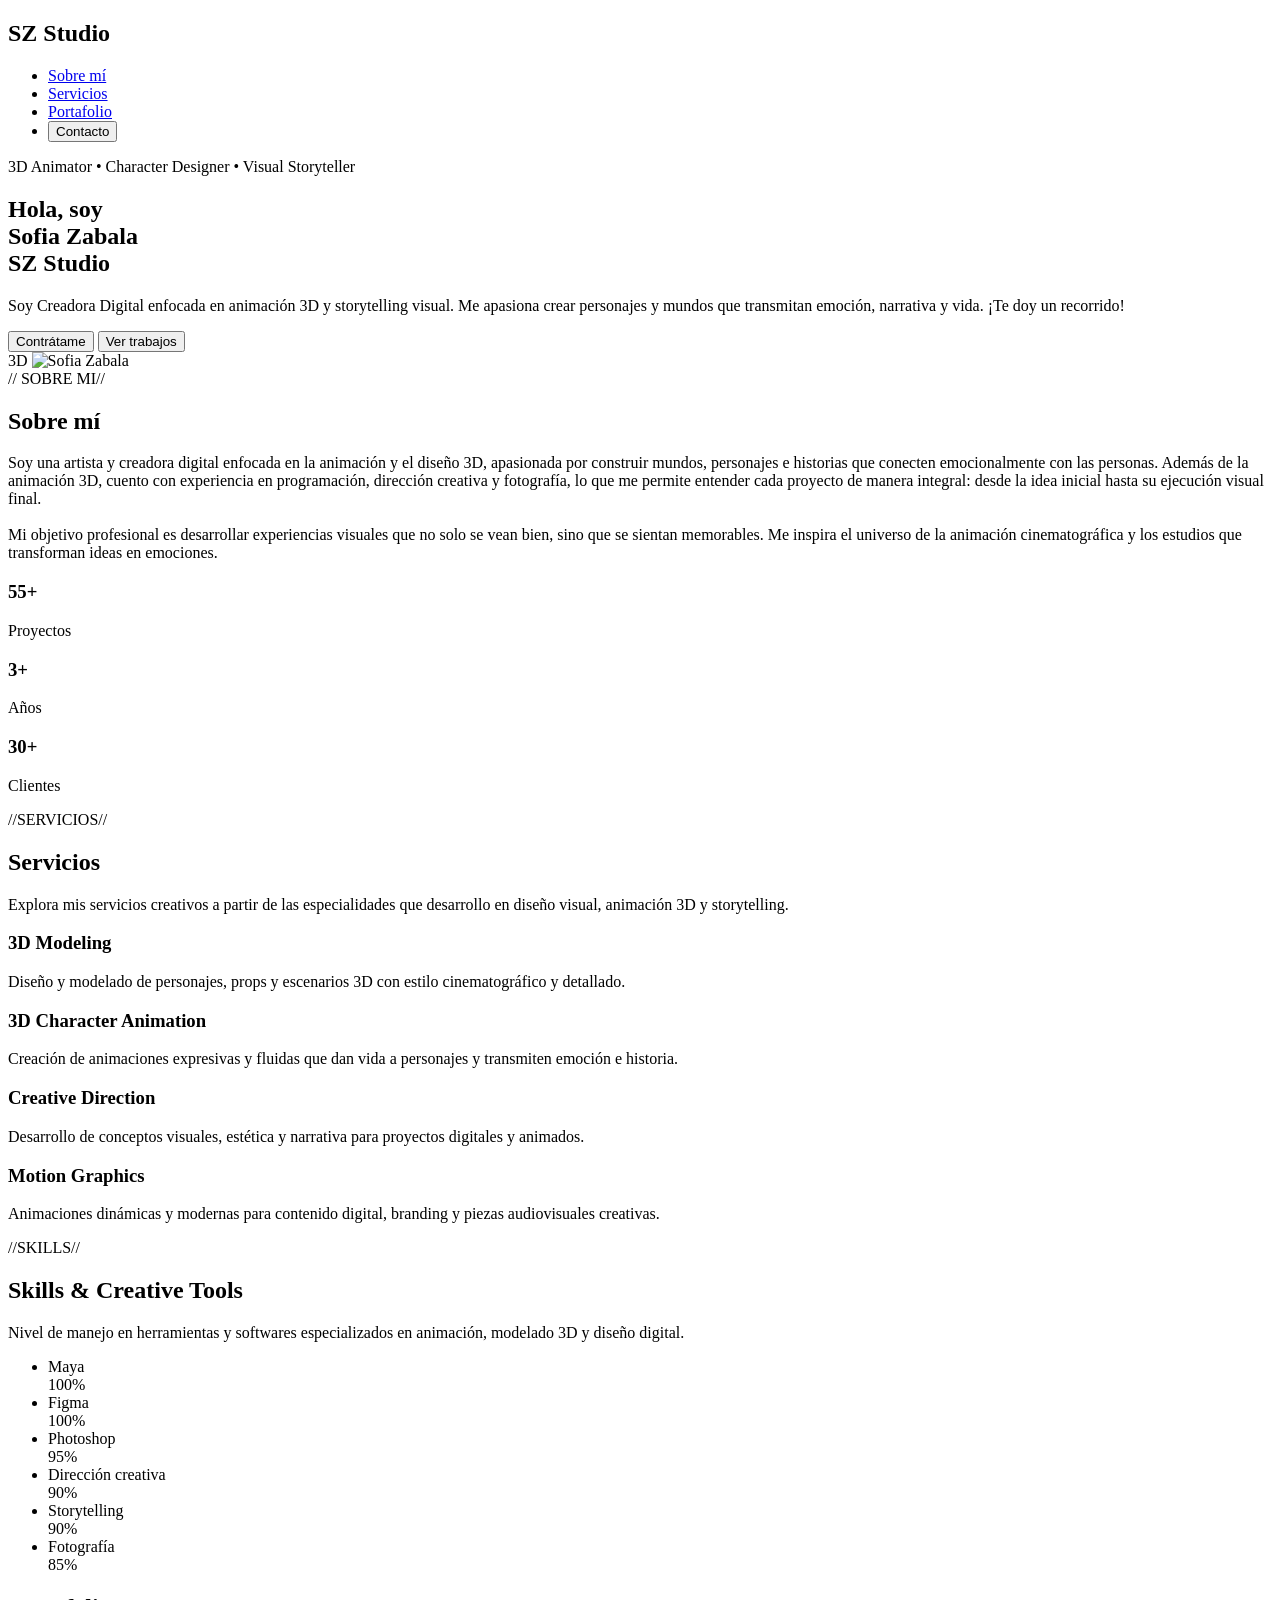
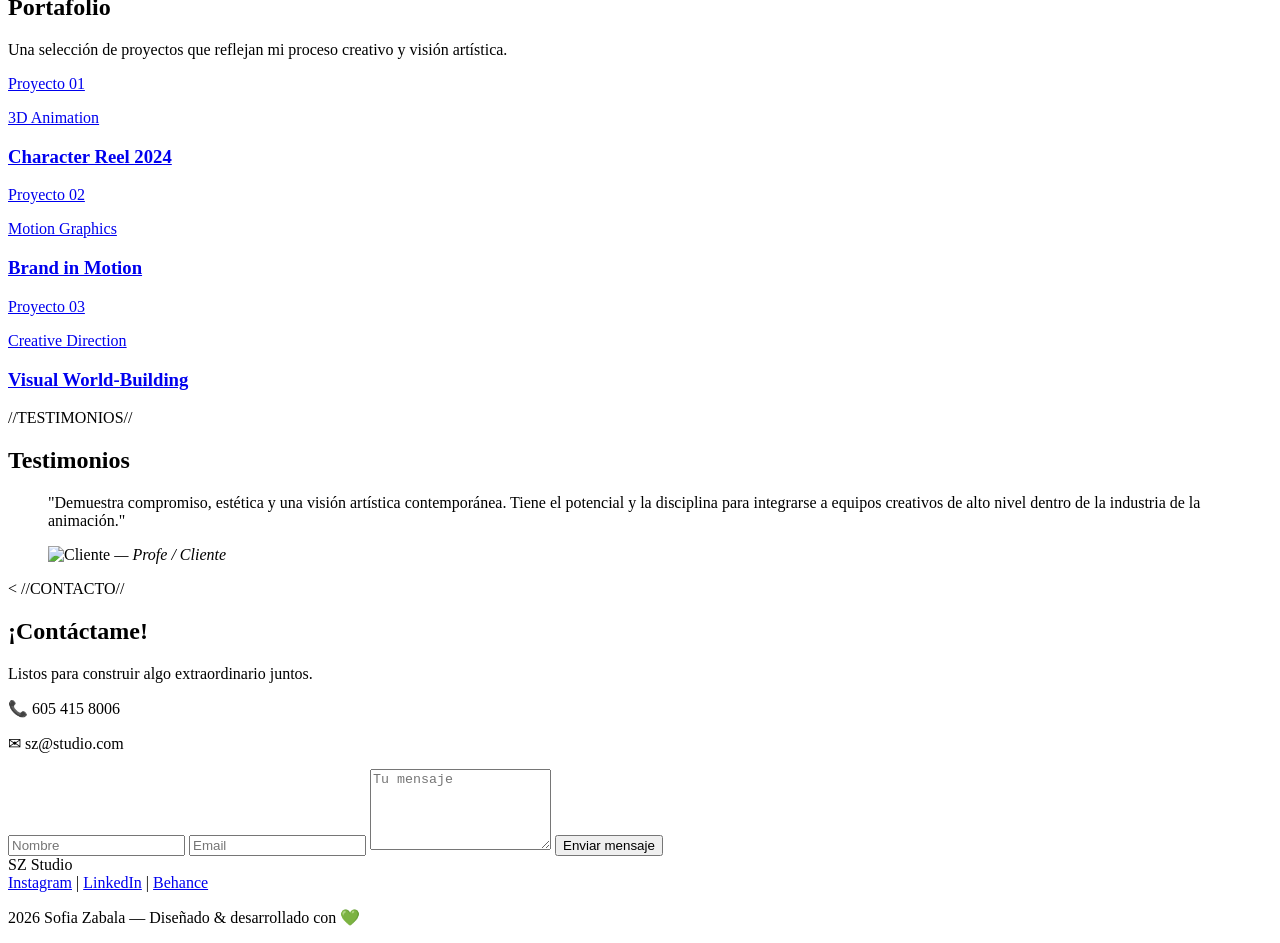
==== commit 562323da: "Modifies index" ====
--- a/index.html
+++ b/index.html
@@ -1,58 +1,213 @@
 <!DOCTYPE html>
-<html lang="en">
+<html lang="es">
 <head>
-    <meta charset="UTF-8">
+<meta charset="UTF-8">
     <meta name="viewport" content="width=device-width, initial-scale=1.0">
     <meta name="description" content="A personal portfolio showcasing my skills and projects.">
-    <title>Portafolio Sofia C</title>
+   <title>SZ Studio - Sofia Zabala</title>
     <link rel="stylesheet" href="styles.css">
 </head>
+
 <body>
-    <header>
-        <h1>Welcome to My Portfolio</h1>
-        <nav>
-            <ul>
-                <li><a href="#about">About</a></li>
-                <li><a href="#projects">Projects</a></li>
-                <li><a href="#skills">Skills</a></li>
-                <li><a href="#contact">Contact</a></li>
-            </ul>
-        </nav>
-    </header>
-    <main>
-        <section id="about">
-            <h2>About Me</h2>
-            <p>This is where I introduce myself and share my background.</p>
-        </section>
-        <section id="projects">
-            <h2>My Projects</h2>
-            <p>Here are some of my personal projects.</p>
-            <!-- Add project details here -->
-        </section>
-        <section id="skills">
-            <h2>Skills</h2>
-            <ul>
-                <li>JavaScript</li>
-                <li>HTML & CSS</li>
-                <li>React</li>
-                <li>Node.js</li>
-            </ul>
-        </section>
-        <section id="contact">
-            <h2>Contact Me</h2>
-            <form action="" method="POST">
-                <label for="name">Name:</label>
-                <input type="text" id="name" name="name" required>
-                <label for="email">Email:</label>
-                <input type="email" id="email" name="email" required>
-                <label for="message">Message:</label>
-                <textarea id="message" name="message" required></textarea>
-                <button type="submit">Send Message</button>
-            </form>
-        </section>
-    </main>
-    <footer>
-        <p>&copy; 2026 Sofia C. All rights reserved.</p>
-    </footer>
+
+  <header>
+    <h2>SZ Studio</h2>
+    <nav>
+      <ul>
+        <li><a href="about.html">Sobre mí</a></li>
+        <li><a href="index.html">Servicios</a></li>
+        <li><a href="portafolio.html">Portafolio</a></li>
+        <li><button onclick="document.getElementById('contact').scrollIntoView({behavior:'smooth'})">Contacto</button></li>
+      </ul>
+    </nav>
+  </header>
+
+  <main>
+
+
+    <section class="hero">
+      <div class="hero-content">
+        <p class="hero-tag">3D Animator • Character Designer • Visual Storyteller</p>
+        <h1>Hola, soy<br>Sofia Zabala<br><span>SZ Studio</span></h1>
+        <p class="hero-desc">
+          Soy Creadora Digital enfocada en animación 3D y storytelling visual.
+          Me apasiona crear personajes y mundos que transmitan emoción, narrativa
+          y vida. ¡Te doy un recorrido!
+        </p>
+        <div class="hero-btns">
+          <button class="btn-dark" onclick="document.getElementById('contact').scrollIntoView({behavior:'smooth'})">Contrátame</button>
+          <button class="btn-outline" onclick="document.getElementById('portfolio').scrollIntoView({behavior:'smooth'})">Ver trabajos</button>
+        </div>
+      </div>
+
+      <div class="hero-image">
+        <span class="ux-bg">3D</span>
+        <img src="https://ibb.co/0jMKv1FR" alt="Sofia Zabala" />
+      </div>
+    </section>
+
+    // SOBRE MI//
+    <section id="about">
+      <h2>Sobre mí</h2>
+      <p>
+        Soy una artista y creadora digital enfocada en la animación y el diseño 3D,
+        apasionada por construir mundos, personajes e historias que conecten
+        emocionalmente con las personas. Además de la animación 3D, cuento con
+        experiencia en programación, dirección creativa y fotografía, lo que me
+        permite entender cada proyecto de manera integral: desde la idea inicial
+        hasta su ejecución visual final.
+        <br><br>
+        Mi objetivo profesional es desarrollar experiencias visuales que no solo se
+        vean bien, sino que se sientan memorables. Me inspira el universo de la
+        animación cinematográfica y los estudios que transforman ideas en emociones.
+      </p>
+      <div>
+        <div><h3>55+</h3><p>Proyectos</p></div>
+        <div><h3>3+</h3><p>Años</p></div>
+        <div><h3>30+</h3><p>Clientes</p></div>
+      </div>
+    </section>
+
+    //SERVICIOS//
+    <section id="services">
+      <h2>Servicios</h2>
+      <p>
+        Explora mis servicios creativos a partir de las especialidades que desarrollo
+        en diseño visual, animación 3D y storytelling.
+      </p>
+      <div>
+        <div>
+          <h3>3D Modeling</h3>
+          <p>Diseño y modelado de personajes, props y escenarios 3D con estilo cinematográfico y detallado.</p>
+        </div>
+        <div>
+          <h3>3D Character Animation</h3>
+          <p>Creación de animaciones expresivas y fluidas que dan vida a personajes y transmiten emoción e historia.</p>
+        </div>
+        <div>
+          <h3>Creative Direction</h3>
+          <p>Desarrollo de conceptos visuales, estética y narrativa para proyectos digitales y animados.</p>
+        </div>
+        <div>
+          <h3>Motion Graphics</h3>
+          <p>Animaciones dinámicas y modernas para contenido digital, branding y piezas audiovisuales creativas.</p>
+        </div>
+      </div>
+    </section>
+
+    //SKILLS//
+    <section id="skills">
+      <h2>Skills &amp; Creative Tools</h2>
+      <p>
+        Nivel de manejo en herramientas y softwares especializados en animación,
+        modelado 3D y diseño digital.
+      </p>
+      <ul>
+        <li>
+          <span>Maya</span>
+          <div class="skill-bar"><div style="width:100%"></div></div>
+          <span>100%</span>
+        </li>
+        <li>
+          <span>Figma</span>
+          <div class="skill-bar"><div style="width:100%"></div></div>
+          <span>100%</span>
+        </li>
+        <li>
+          <span>Photoshop</span>
+          <div class="skill-bar"><div style="width:95%"></div></div>
+          <span>95%</span>
+        </li>
+        <li>
+          <span>Dirección creativa</span>
+          <div class="skill-bar"><div style="width:90%"></div></div>
+          <span>90%</span>
+        </li>
+        <li>
+          <span>Storytelling</span>
+          <div class="skill-bar"><div style="width:90%"></div></div>
+          <span>90%</span>
+        </li>
+        <li>
+          <span>Fotografía</span>
+          <div class="skill-bar"><div style="width:85%"></div></div>
+          <span>85%</span>
+        </li>
+      </ul>
+    </section>
+
+    
+    <section id="portfolio">
+      <h2>Portafolio</h2>
+      <p>Una selección de proyectos que reflejan mi proceso creativo y visión artística.</p>
+      <div class="portfolio-grid">
+        <a href="portafolio.html" class="portfolio-card">
+          <div class="card-thumb">
+            <span>Proyecto 01</span>
+          </div>
+          <p class="card-cat">3D Animation</p>
+          <h3>Character Reel 2024</h3>
+        </a>
+        <a href="portafolio.html" class="portfolio-card">
+          <div class="card-thumb">
+            <span>Proyecto 02</span>
+          </div>
+          <p class="card-cat">Motion Graphics</p>
+          <h3>Brand in Motion</h3>
+        </a>
+        <a href="portafolio.html" class="portfolio-card">
+          <div class="card-thumb">
+            <span>Proyecto 03</span>
+          </div>
+          <p class="card-cat">Creative Direction</p>
+          <h3>Visual World-Building</h3>
+        </a>
+      </div>
+    </section>
+
+    //TESTIMONIOS//
+    <section id="testimonios">
+      <h2>Testimonios</h2>
+      <blockquote>
+        <p>
+          "Demuestra compromiso, estética y una visión artística contemporánea.
+          Tiene el potencial y la disciplina para integrarse a equipos creativos
+          de alto nivel dentro de la industria de la animación."
+        </p>
+        <footer>
+          <img src="https://ibb.co/kgzy797n" alt="Cliente" />
+          <cite>— Profe / Cliente</cite>
+        </footer>
+      </blockquote>
+    </section>
+
+    <
+    //CONTACTO//
+    <section id="contact" class="contact">
+      <div class="contact-info">
+        <h2>¡Contáctame!</h2>
+        <p>Listos para construir algo extraordinario juntos.</p>
+        <p>📞 605 415 8006</p>
+        <p>✉ sz@studio.com</p>
+      </div>
+      <div class="contact-form">
+        <input type="text" placeholder="Nombre" />
+        <input type="email" placeholder="Email" />
+        <textarea rows="5" placeholder="Tu mensaje"></textarea>
+        <button type="button">Enviar mensaje</button>
+      </div>
+    </section>
+
+  </main>
+
+
+  <footer>
+    <div class="footer-logo">SZ Studio</div>
+    <div class="social-icons">
+      <a href="https://www.instagram.com/shofis_z?igsh=ZnZqMTA4azc2aHVq">Instagram</a> | <a href="https://www.linkedin.com/in/sofia-zabala-digitalcreator/?isSelfProfile=true">LinkedIn</a> | <a href="https://www.behance.net/">Behance</a>
+    </div>
+    <p> 2026 Sofia Zabala — Diseñado &amp; desarrollado con 💚</p>
+  </footer>
+
 </body>
-</html>+</html>
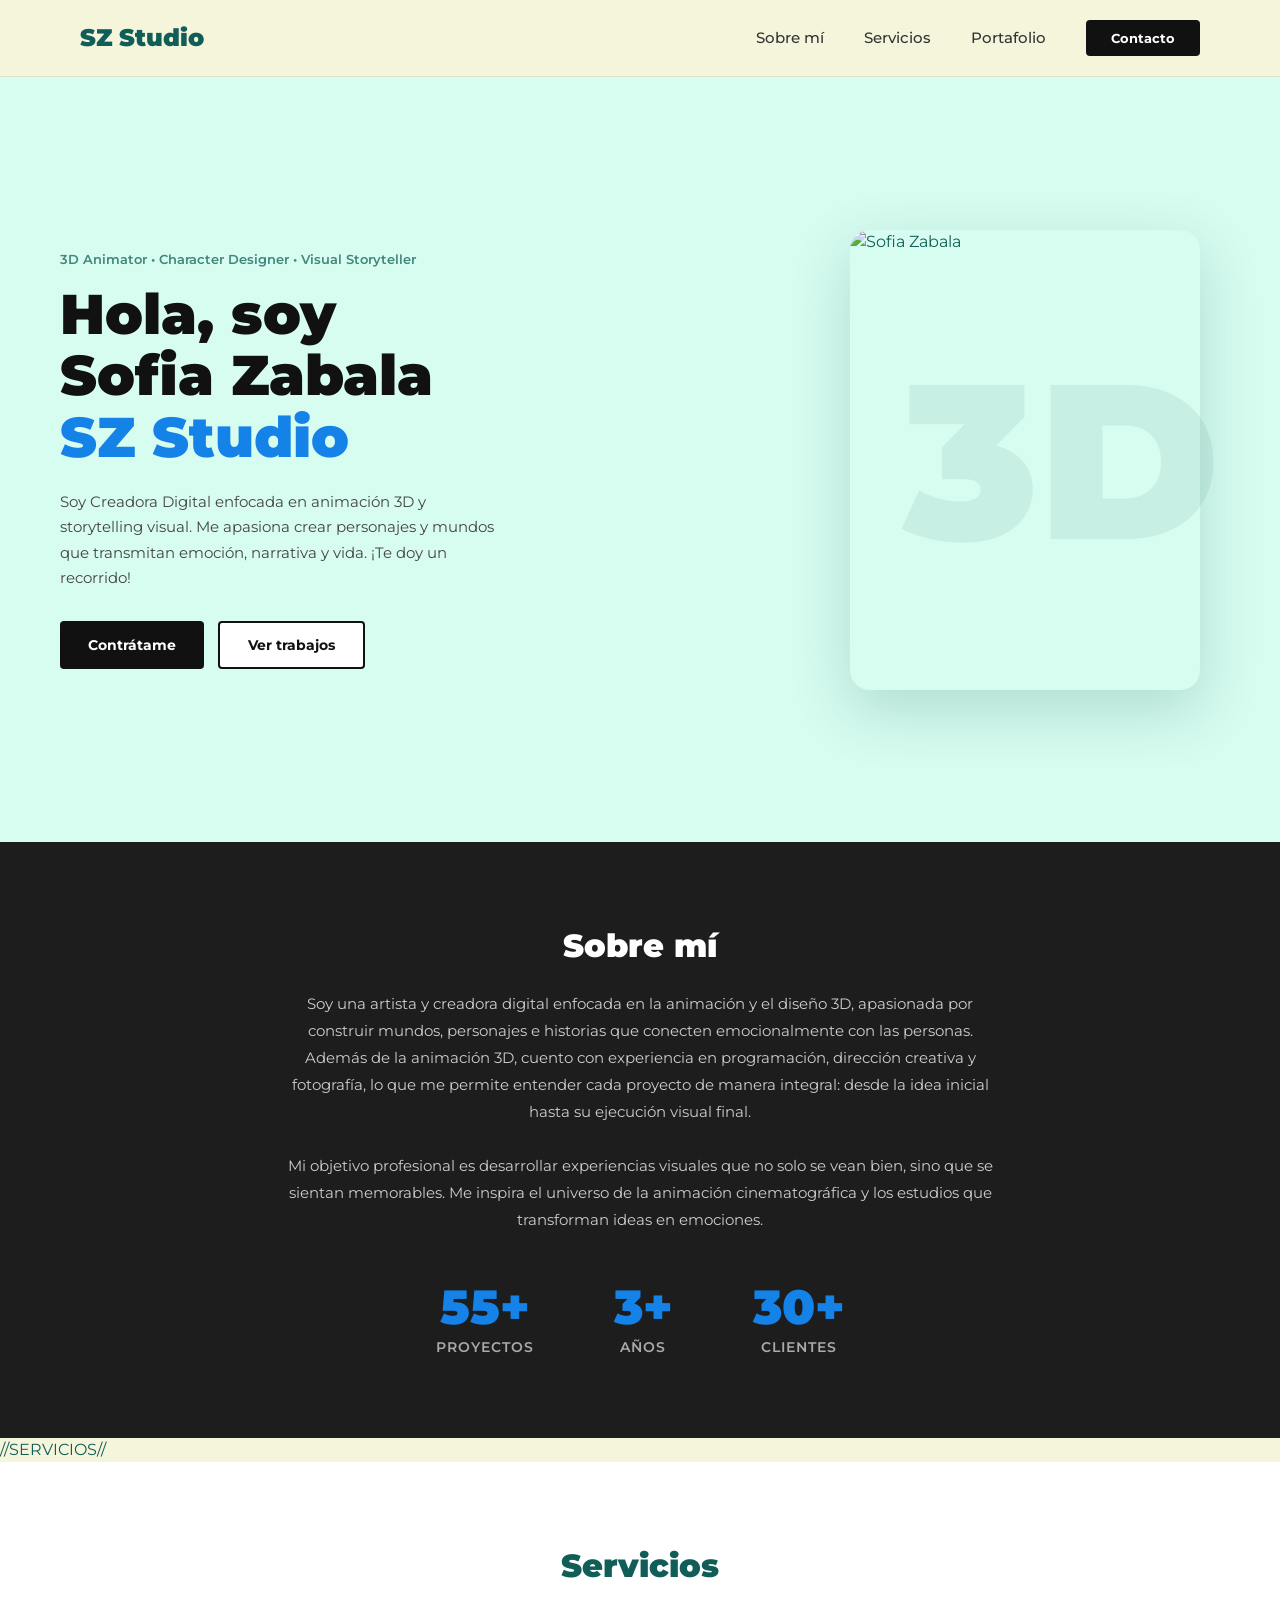
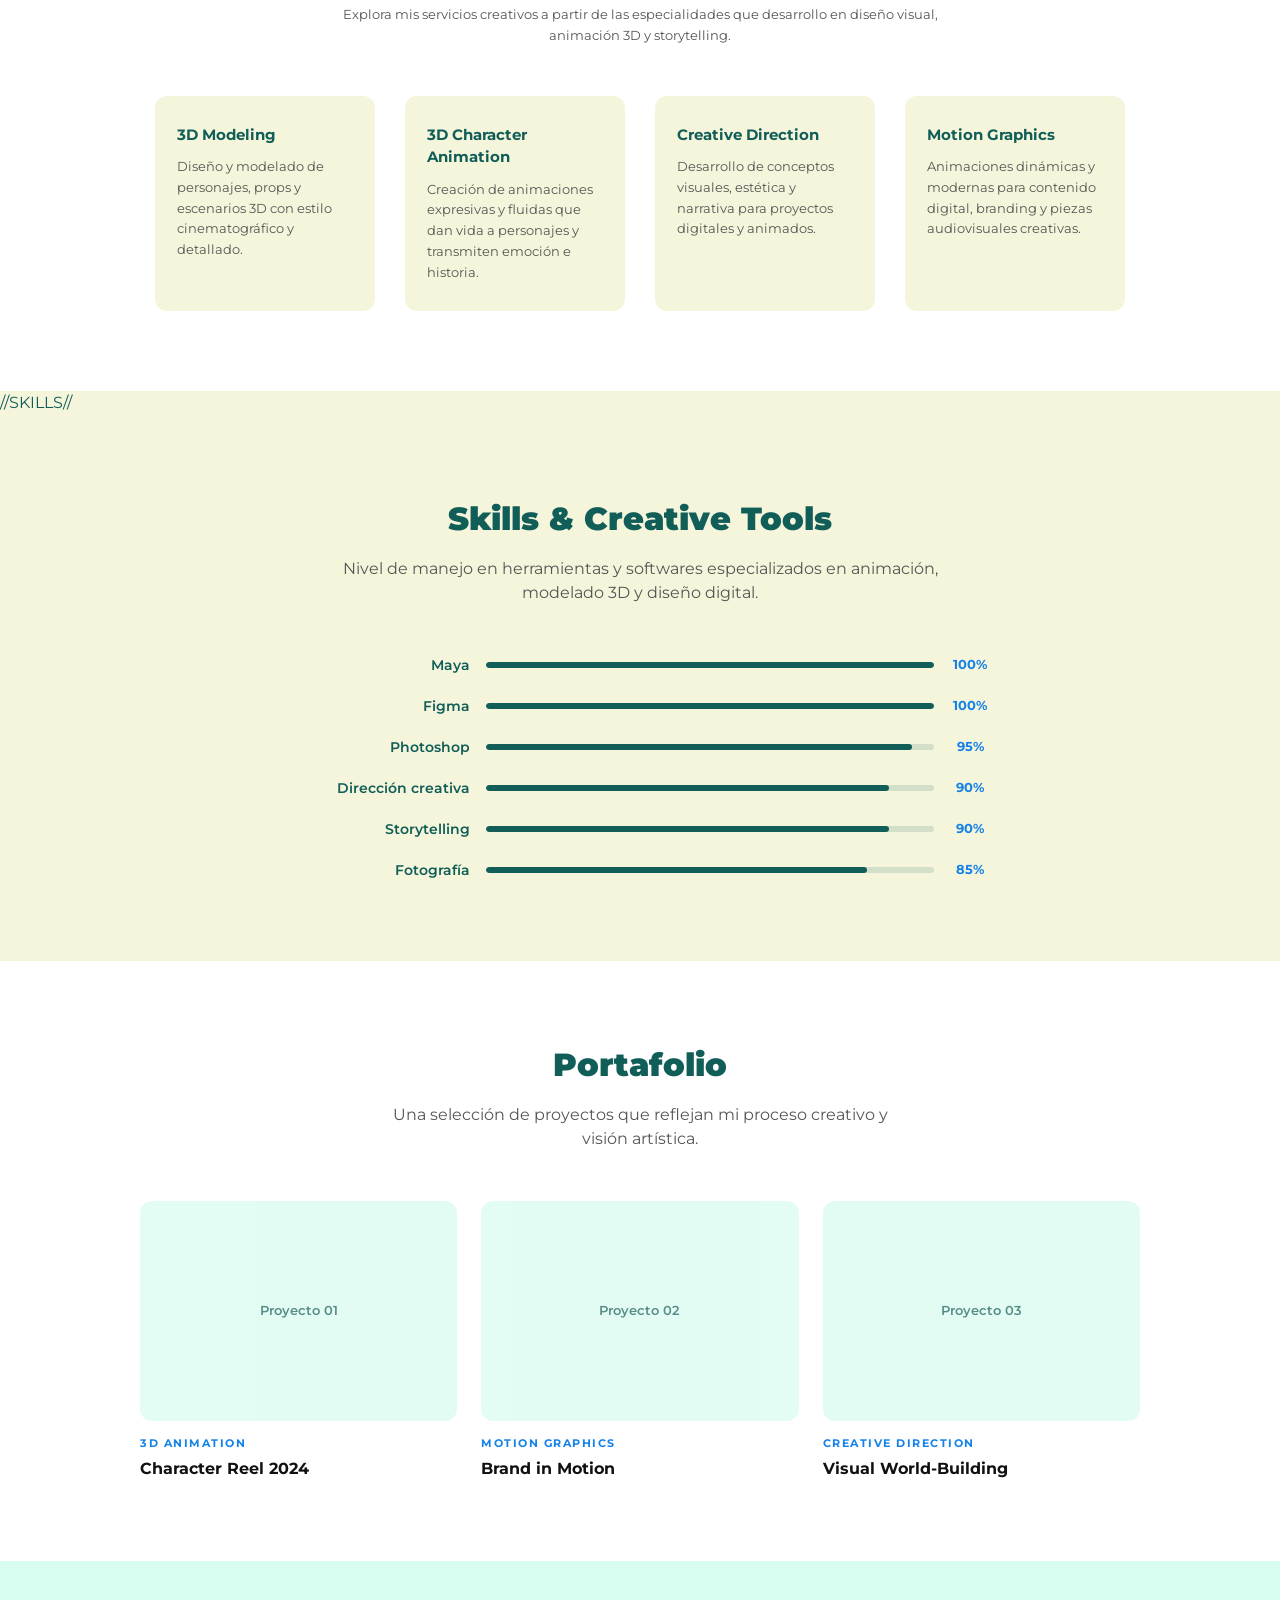
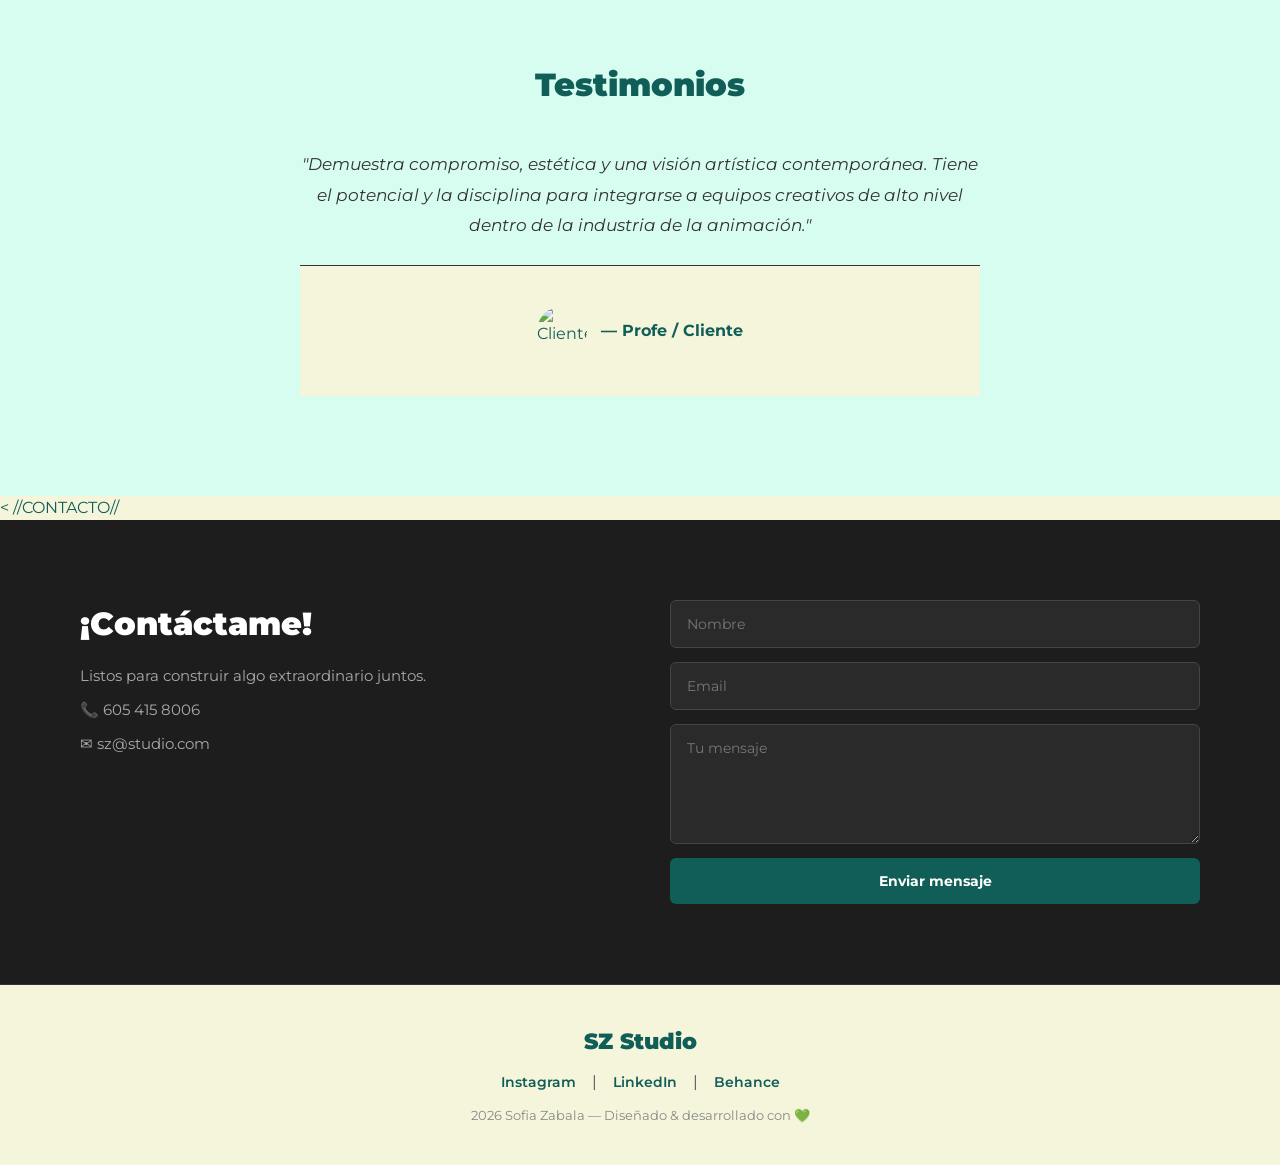
==== commit 5cd41925: "vincular css" ====
--- a/index.html
+++ b/index.html
@@ -1,15 +1,16 @@
 <!DOCTYPE html>
-<html lang="es">
+<html lang="en">
 <head>
-<meta charset="UTF-8">
-    <meta name="viewport" content="width=device-width, initial-scale=1.0">
-    <meta name="description" content="A personal portfolio showcasing my skills and projects.">
-   <title>SZ Studio - Sofia Zabala</title>
-    <link rel="stylesheet" href="styles.css">
+  <meta charset="UTF-8" />
+  <meta name="viewport" content="width=device-width, initial-scale=1.0"/>
+  <title>SZ Studio - Sofia Zabala</title>
+  <link href="https://fonts.googleapis.com/css2?family=Montserrat:wght@400;500;700;900&display=swap" rel="stylesheet"/>
+  <link rel="stylesheet" href="css/styles.css"/>
 </head>
 
 <body>
 
+ 
   <header>
     <h2>SZ Studio</h2>
     <nav>
@@ -46,7 +47,7 @@
       </div>
     </section>
 
-    // SOBRE MI//
+   
     <section id="about">
       <h2>Sobre mí</h2>
       <p>
@@ -165,7 +166,6 @@
       </div>
     </section>
 
-    //TESTIMONIOS//
     <section id="testimonios">
       <h2>Testimonios</h2>
       <blockquote>
@@ -210,4 +210,4 @@
   </footer>
 
 </body>
-</html>
+</html>
--- a/css/styles.css
+++ b/css/styles.css
@@ -0,0 +1,558 @@
+*, *::before, *::after {
+  margin: 0;
+  padding: 0;
+  box-sizing: border-box;
+}
+
+body {
+  background: #F5F5DC;
+  color: #115e58;
+  line-height: 1.5;
+  font-family: 'Montserrat', sans-serif;
+}
+
+header {
+  display: flex;
+  justify-content: space-between;
+  align-items: center;
+  padding: 20px 80px;
+  background: #F5F5DC;
+  position: sticky;
+  top: 0;
+  z-index: 100;
+  border-bottom: 1px solid rgba(17, 94, 88, 0.1);
+}
+
+header h2 {
+  font-weight: 900;
+  color: #115e58;
+  font-size: 24px;
+}
+
+nav ul {
+  display: flex;
+  gap: 40px;
+  list-style: none;
+  align-items: center;
+}
+
+nav a {
+  text-decoration: none;
+  color: #333;
+  font-size: 15px;
+  font-weight: 500;
+  transition: color 0.3s;
+}
+
+nav a:hover { color: #115e58; }
+
+nav button {
+  background: #111;
+  color: #fff;
+  border: none;
+  padding: 10px 25px;
+  font-weight: 700;
+  font-family: 'Montserrat', sans-serif;
+  cursor: pointer;
+  border-radius: 4px;
+  transition: transform 0.2s, background 0.2s;
+}
+
+nav button:hover {
+  transform: scale(1.05);
+  background: #115e58;
+}
+
+/* BOTONES REUTILIZABLES */
+.btn-dark, .btn-outline {
+  padding: 13px 28px;
+  font-weight: 700;
+  font-family: 'Montserrat', sans-serif;
+  font-size: 14px;
+  cursor: pointer;
+  border-radius: 4px;
+  text-decoration: none;
+  display: inline-block;
+}
+
+.btn-dark {
+  background: #111;
+  color: #fff;
+  border: none;
+  transition: transform 0.2s, background 0.2s;
+}
+
+.btn-dark:hover {
+  transform: scale(1.05);
+  background: #115e58;
+}
+
+.btn-outline {
+  background: #fff;
+  color: #111;
+  border: 2px solid #111;
+  transition: background 0.2s, color 0.2s;
+}
+
+.btn-outline:hover {
+  background: #111;
+  color: #fff;
+}
+
+/* HERO */
+.hero {
+  display: flex;
+  align-items: center;
+  padding: 80px 80px 80px 60px;
+  background: #d7fcf0;
+  gap: 40px;
+  overflow: hidden;
+  min-height: 85vh;
+}
+
+.hero-content {
+  flex: 1;
+  z-index: 2;
+  max-width: 520px;
+}
+
+.hero-tag {
+  font-size: 13px;
+  font-weight: 600;
+  color: #115e58;
+  opacity: 0.75;
+  margin-bottom: 14px;
+}
+
+.hero h1 {
+  font-size: 3.5rem;
+  font-weight: 900;
+  line-height: 1.1;
+  color: #111;
+  margin: 10px 0 20px;
+}
+
+.hero h1 span { color: #1582e8; }
+
+.hero-desc {
+  font-size: 15px;
+  color: #444;
+  max-width: 440px;
+  margin-bottom: 30px;
+  line-height: 1.7;
+}
+
+.hero-btns {
+  display: flex;
+  gap: 14px;
+  flex-wrap: wrap;
+}
+
+.hero-image {
+  flex: 1;
+  position: relative;
+  display: flex;
+  justify-content: flex-end;
+  align-items: center;
+}
+
+.hero-image img {
+  width: 350px;
+  height: 460px;
+  object-fit: cover;
+  object-position: top center;
+  border-radius: 20px;
+  z-index: 2;
+  box-shadow: 0 20px 60px rgba(17, 94, 88, 0.2);
+}
+
+.ux-bg {
+  position: absolute;
+  font-size: 220px;
+  font-weight: 900;
+  color: rgba(17, 94, 88, 0.08);
+  top: 50%;
+  right: -20px;
+  transform: translateY(-50%);
+  z-index: 1;
+  pointer-events: none;
+  user-select: none;
+}
+
+/* ABOUT */
+#about {
+  background: #1d1d1d;
+  color: #fff;
+  text-align: center;
+  padding: 80px 40px;
+}
+
+#about h2 {
+  font-size: 2rem;
+  font-weight: 900;
+  margin-bottom: 20px;
+}
+
+#about > p {
+  max-width: 720px;
+  margin: 0 auto 50px;
+  color: #ccc;
+  font-size: 15px;
+  line-height: 1.8;
+}
+
+#about > div {
+  display: flex;
+  justify-content: center;
+  gap: 80px;
+  flex-wrap: wrap;
+}
+
+#about h3 {
+  font-size: 3rem;
+  font-weight: 900;
+  color: #1582e8;
+  line-height: 1;
+  margin-bottom: 6px;
+}
+
+#about > div > div > p {
+  color: #aaa;
+  font-size: 14px;
+  font-weight: 600;
+  text-transform: uppercase;
+  letter-spacing: 1px;
+}
+
+/* SERVICES */
+#services {
+  background: #fff;
+  text-align: center;
+  padding: 80px 40px;
+}
+
+#services h2 {
+  font-size: 2rem;
+  font-weight: 900;
+  color: #115e58;
+  margin-bottom: 14px;
+}
+
+#services > p {
+  max-width: 600px;
+  margin: 0 auto 50px;
+  color: #555;
+}
+
+#services > div {
+  display: flex;
+  justify-content: center;
+  gap: 30px;
+  flex-wrap: wrap;
+}
+
+#services > div > div {
+  max-width: 220px;
+  background: #F5F5DC;
+  padding: 28px 22px;
+  border-radius: 12px;
+  text-align: left;
+  transition: transform 0.3s, box-shadow 0.3s;
+}
+
+#services > div > div:hover {
+  transform: translateY(-6px);
+  box-shadow: 0 12px 30px rgba(17, 94, 88, 0.15);
+}
+
+#services h3 {
+  font-size: 15px;
+  font-weight: 700;
+  color: #115e58;
+  margin-bottom: 10px;
+}
+
+#services p { font-size: 13px; color: #555; line-height: 1.6; }
+
+/* SKILLS */
+#skills {
+  background: #F5F5DC;
+  padding: 80px;
+  text-align: center;
+}
+
+#skills h2 {
+  font-size: 2rem;
+  font-weight: 900;
+  color: #115e58;
+  margin-bottom: 14px;
+}
+
+#skills > p { max-width: 600px; margin: 0 auto 50px; color: #555; }
+
+#skills ul {
+  max-width: 700px;
+  margin: 0 auto;
+  list-style: none;
+  display: flex;
+  flex-direction: column;
+  gap: 20px;
+}
+
+#skills li { display: flex; align-items: center; gap: 16px; }
+
+#skills li > span:first-child {
+  width: 180px;
+  text-align: right;
+  font-size: 14px;
+  font-weight: 600;
+  color: #115e58;
+  flex-shrink: 0;
+}
+
+#skills li > span:last-child {
+  width: 40px;
+  font-size: 13px;
+  font-weight: 700;
+  color: #1582e8;
+  flex-shrink: 0;
+}
+
+.skill-bar {
+  flex: 1;
+  height: 6px;
+  background: rgba(17, 94, 88, 0.15);
+  border-radius: 4px;
+  overflow: hidden;
+}
+
+.skill-bar div {
+  height: 100%;
+  background: #115e58;
+  border-radius: 4px;
+  width: 0;
+  transition: width 1.4s cubic-bezier(.4, 0, .2, 1);
+}
+
+.skill-bar.visible div { width: var(--w); }
+
+/* PORTFOLIO */
+#portfolio {
+  background: #fff;
+  padding: 80px;
+  text-align: center;
+}
+
+#portfolio h2 {
+  font-size: 2rem;
+  font-weight: 900;
+  color: #115e58;
+  margin-bottom: 14px;
+}
+
+#portfolio > p { max-width: 500px; margin: 0 auto 50px; color: #555; }
+
+.portfolio-grid {
+  display: grid;
+  grid-template-columns: repeat(3, 1fr);
+  gap: 24px;
+  max-width: 1000px;
+  margin: 0 auto;
+}
+
+.portfolio-card {
+  text-decoration: none;
+  color: inherit;
+  text-align: left;
+  display: block;
+  transition: transform 0.3s;
+}
+
+.portfolio-card:hover { transform: translateY(-6px); }
+
+.card-thumb {
+  width: 100%;
+  height: 220px;
+  background: #d7fcf0;
+  border-radius: 12px;
+  display: flex;
+  align-items: center;
+  justify-content: center;
+  margin-bottom: 14px;
+  font-size: 13px;
+  font-weight: 600;
+  color: #115e58;
+  opacity: 0.7;
+  overflow: hidden;
+  transition: opacity 0.3s;
+}
+
+.portfolio-card:hover .card-thumb { opacity: 1; }
+
+.card-thumb img { width: 100%; height: 100%; object-fit: cover; border-radius: 12px; }
+
+.card-cat {
+  font-size: 11px;
+  font-weight: 700;
+  letter-spacing: 1.5px;
+  text-transform: uppercase;
+  color: #1582e8;
+  margin-bottom: 6px;
+}
+
+.portfolio-card h3 { font-size: 16px; font-weight: 700; color: #111; }
+
+/* TESTIMONIOS */
+#testimonios {
+  background: #d7fcf0;
+  text-align: center;
+  padding: 100px 40px;
+}
+
+#testimonios h2 {
+  font-size: 2rem;
+  font-weight: 900;
+  color: #115e58;
+  margin-bottom: 40px;
+}
+
+blockquote { max-width: 680px; margin: 0 auto; }
+
+blockquote p {
+  font-size: 17px;
+  color: #333;
+  font-style: italic;
+  line-height: 1.8;
+  margin-bottom: 24px;
+}
+
+blockquote footer {
+  display: flex;
+  align-items: center;
+  justify-content: center;
+  gap: 14px;
+}
+
+blockquote img {
+  width: 50px;
+  height: 50px;
+  border-radius: 50%;
+  object-fit: cover;
+  object-position: top center;
+}
+
+cite { font-style: normal; font-weight: 700; color: #115e58; }
+
+/* CONTACT */
+.contact {
+  background: #1d1d1d;
+  color: #fff;
+  display: flex;
+  gap: 60px;
+  padding: 80px;
+  align-items: flex-start;
+}
+
+.contact-info { flex: 1; }
+
+.contact-info h2 { font-size: 2rem; font-weight: 900; margin-bottom: 16px; }
+
+.contact-info p { color: #aaa; font-size: 15px; margin-bottom: 10px; line-height: 1.6; }
+
+.contact-form {
+  flex: 1;
+  display: flex;
+  flex-direction: column;
+  gap: 14px;
+}
+
+.contact-form input,
+.contact-form textarea {
+  padding: 14px 16px;
+  border: 1px solid #444;
+  border-radius: 6px;
+  background: #2a2a2a;
+  color: #fff;
+  font-family: 'Montserrat', sans-serif;
+  font-size: 14px;
+  transition: border-color 0.3s;
+}
+
+.contact-form input::placeholder,
+.contact-form textarea::placeholder { color: #777; }
+
+.contact-form input:focus,
+.contact-form textarea:focus { outline: none; border-color: #115e58; }
+
+.contact-form textarea { resize: vertical; min-height: 120px; }
+
+.contact-form button {
+  background: #115e58;
+  color: #fff;
+  border: none;
+  padding: 14px;
+  font-weight: 700;
+  font-family: 'Montserrat', sans-serif;
+  font-size: 14px;
+  border-radius: 6px;
+  cursor: pointer;
+  transition: background 0.2s, transform 0.2s;
+}
+
+.contact-form button:hover { background: #0d4a45; transform: scale(1.02); }
+
+/* FOOTER */
+footer {
+  padding: 40px 80px;
+  border-top: 1px solid #333;
+  text-align: center;
+  background: #F5F5DC;
+}
+
+.footer-logo { font-size: 22px; font-weight: 900; color: #115e58; margin-bottom: 12px; }
+
+.footer-nav { margin: 12px 0; }
+
+.footer-nav a, .social-icons a {
+  text-decoration: none;
+  color: #115e58;
+  font-size: 14px;
+  font-weight: 600;
+  margin: 0 12px;
+  transition: color 0.3s;
+}
+
+.footer-nav a:hover, .social-icons a:hover { color: #1582e8; }
+
+.social-icons { margin-bottom: 12px; color: #555; }
+
+footer > p { font-size: 13px; color: #888; }
+
+
+@media (max-width: 900px) {
+  header { padding: 20px 30px; flex-direction: column; gap: 16px; }
+
+  nav ul { gap: 20px; flex-wrap: wrap; justify-content: center; }
+
+  .hero {
+    flex-direction: column;
+    padding: 60px 30px;
+    text-align: center;
+    min-height: auto;
+  }
+
+  .hero-content { max-width: 100%; display: flex; flex-direction: column; align-items: center; }
+  .hero h1 { font-size: 2.4rem; }
+
+  .hero-image { justify-content: center; }
+  .hero-image img { width: 260px; height: 340px; }
+
+  .ux-bg { font-size: 140px; right: -10px; }
+
+  #about > div { gap: 40px; }
+  #skills, #portfolio, footer { padding: 60px 30px; }
+  .portfolio-grid { grid-template-columns: 1fr; max-width: 400px; }
+  .contact { flex-direction: column; padding: 60px 30px; }
+  #skills ul { max-width: 100%; }
+  #skills li > span:first-child { width: 130px; }
+}
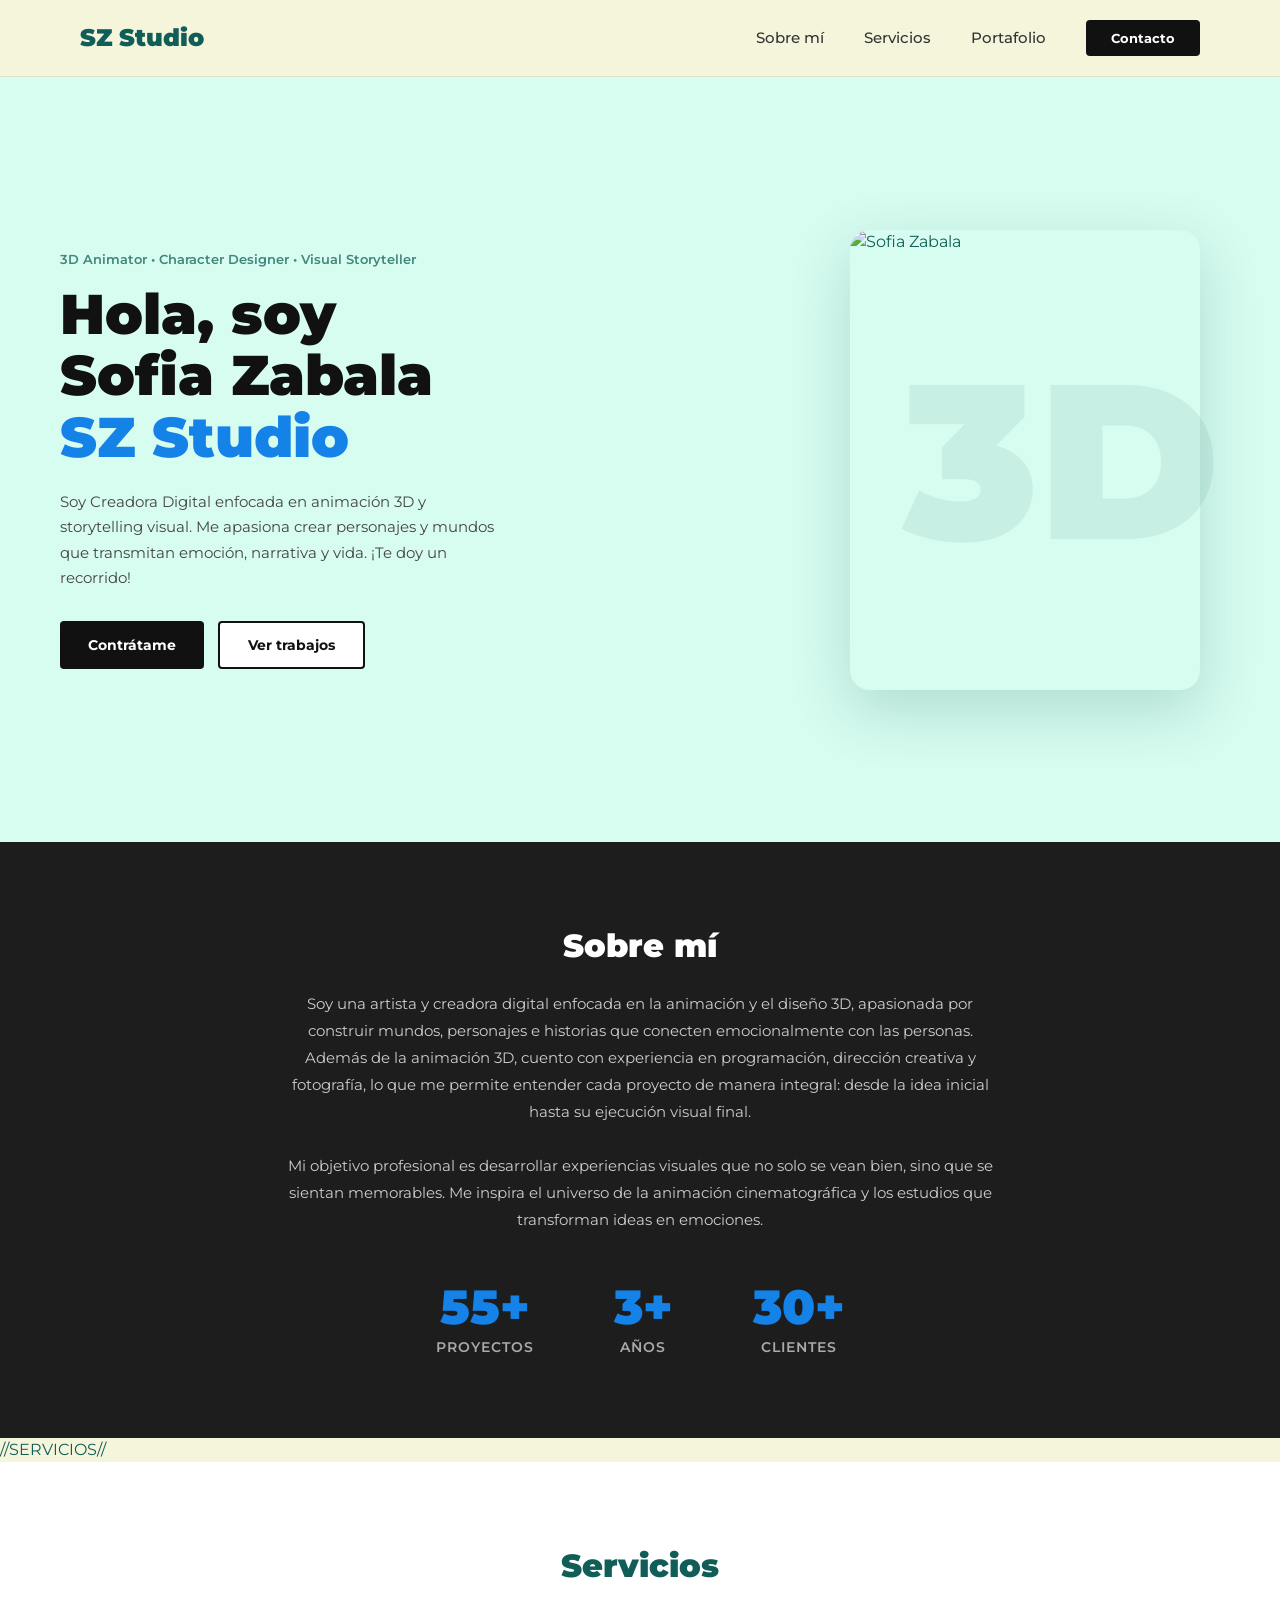
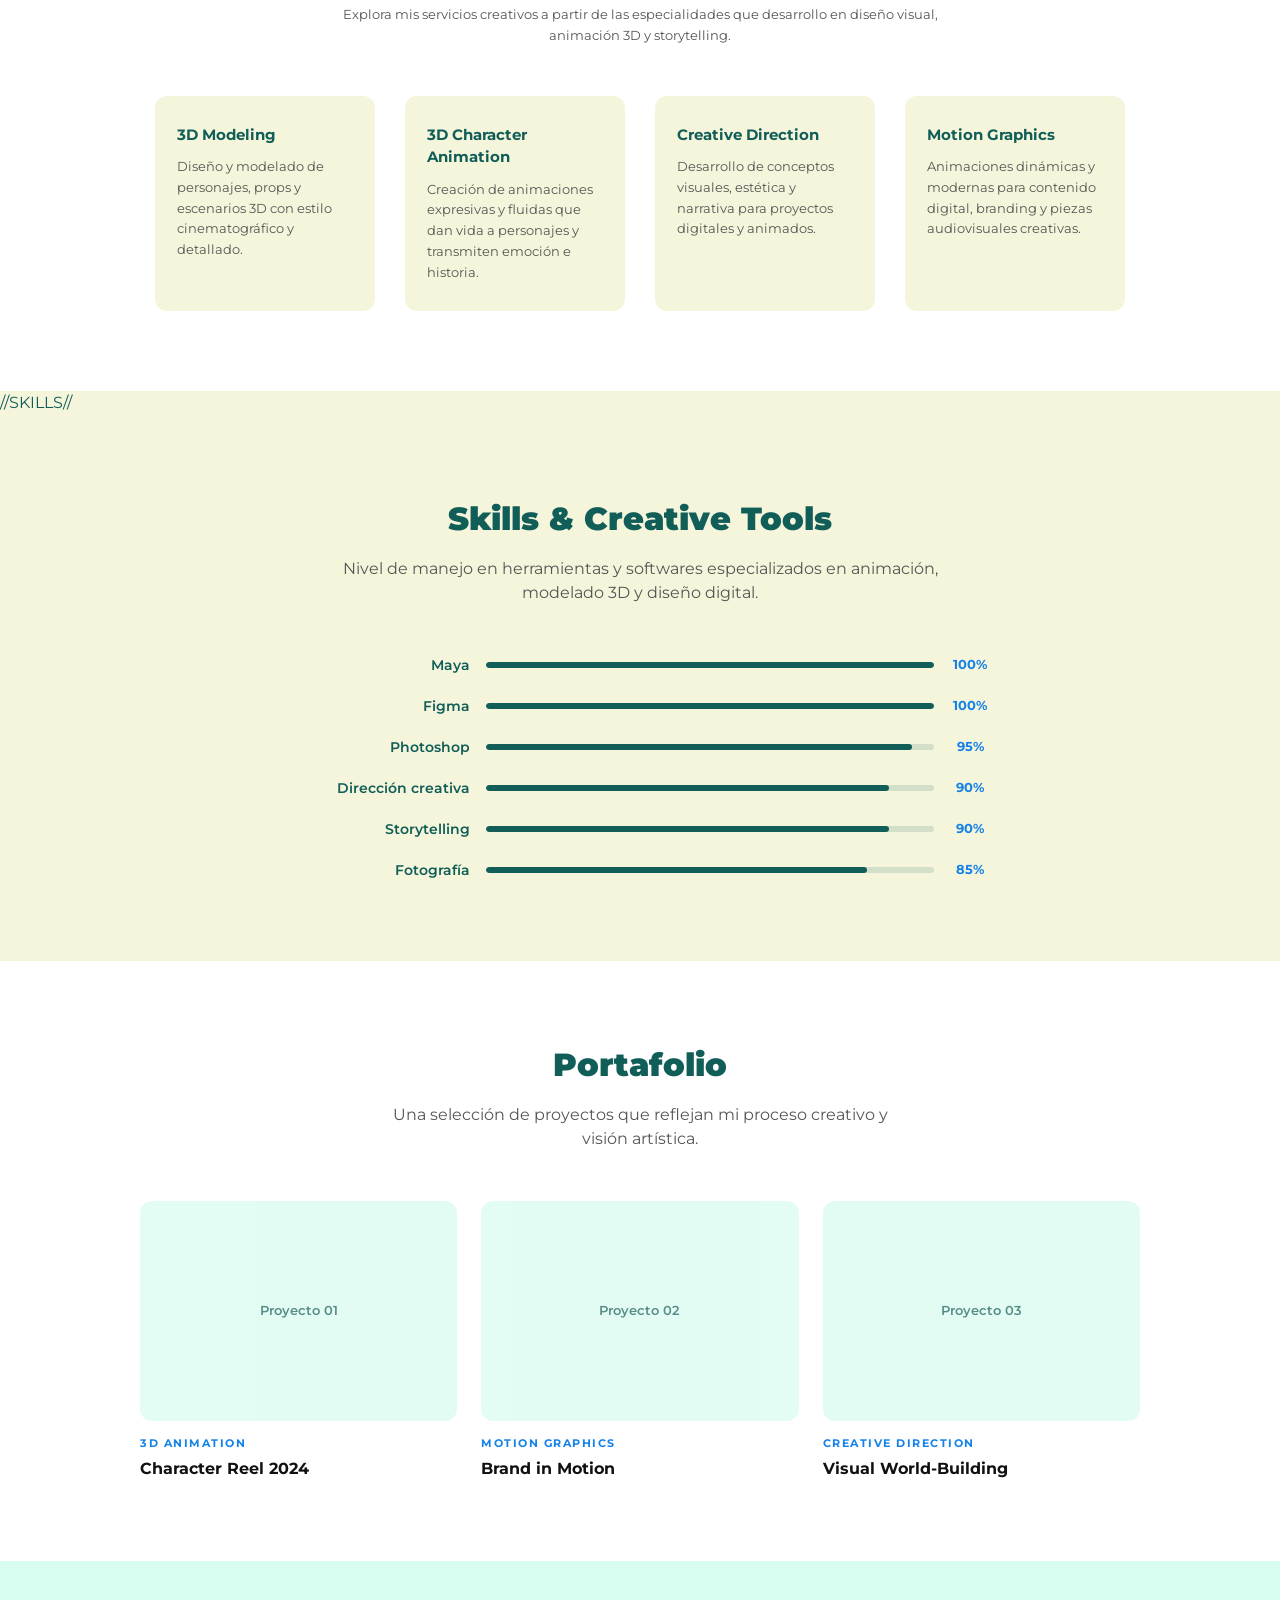
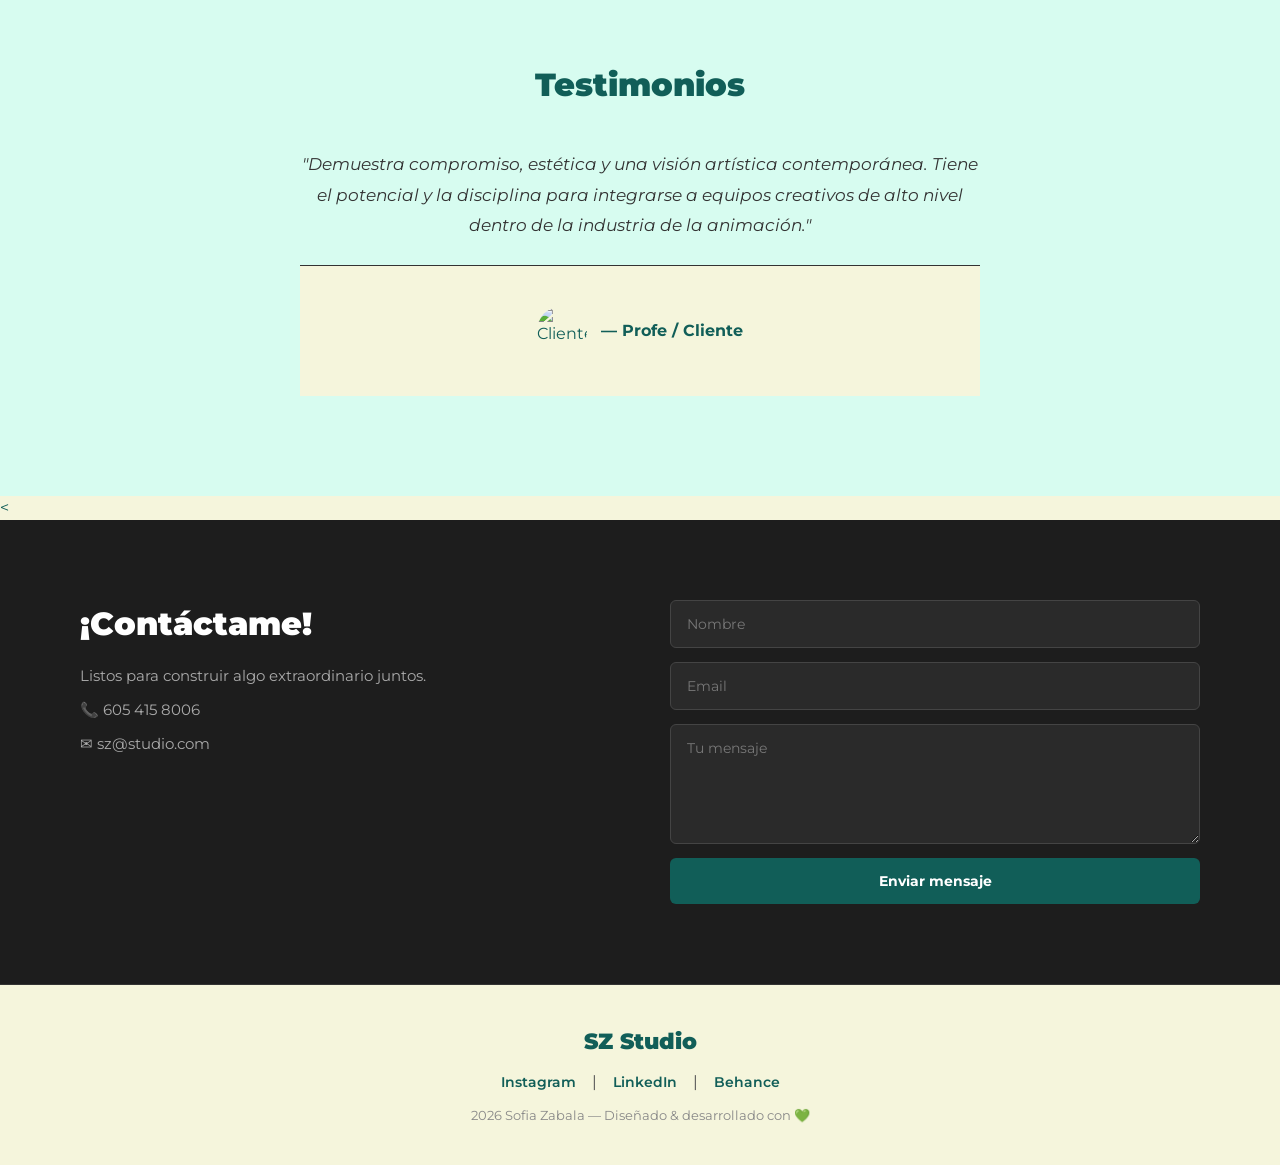
==== commit f1446015: "modified:   index.html" ====
--- a/index.html
+++ b/index.html
@@ -4,8 +4,8 @@
   <meta charset="UTF-8" />
   <meta name="viewport" content="width=device-width, initial-scale=1.0"/>
   <title>SZ Studio - Sofia Zabala</title>
-  <link href="https://fonts.googleapis.com/css2?family=Montserrat:wght@400;500;700;900&display=swap" rel="stylesheet"/>
-  <link rel="stylesheet" href="css/styles.css"/>
+<link href="https://fonts.googleapis.com/css2?family=Montserrat:wght@400;500;700;900&display=swap" rel="stylesheet"/>
+<link rel="stylesheet" href="css/styles.css"/>
 </head>
 
 <body>
@@ -182,7 +182,7 @@
     </section>
 
     <
-    //CONTACTO//
+   
     <section id="contact" class="contact">
       <div class="contact-info">
         <h2>¡Contáctame!</h2>
